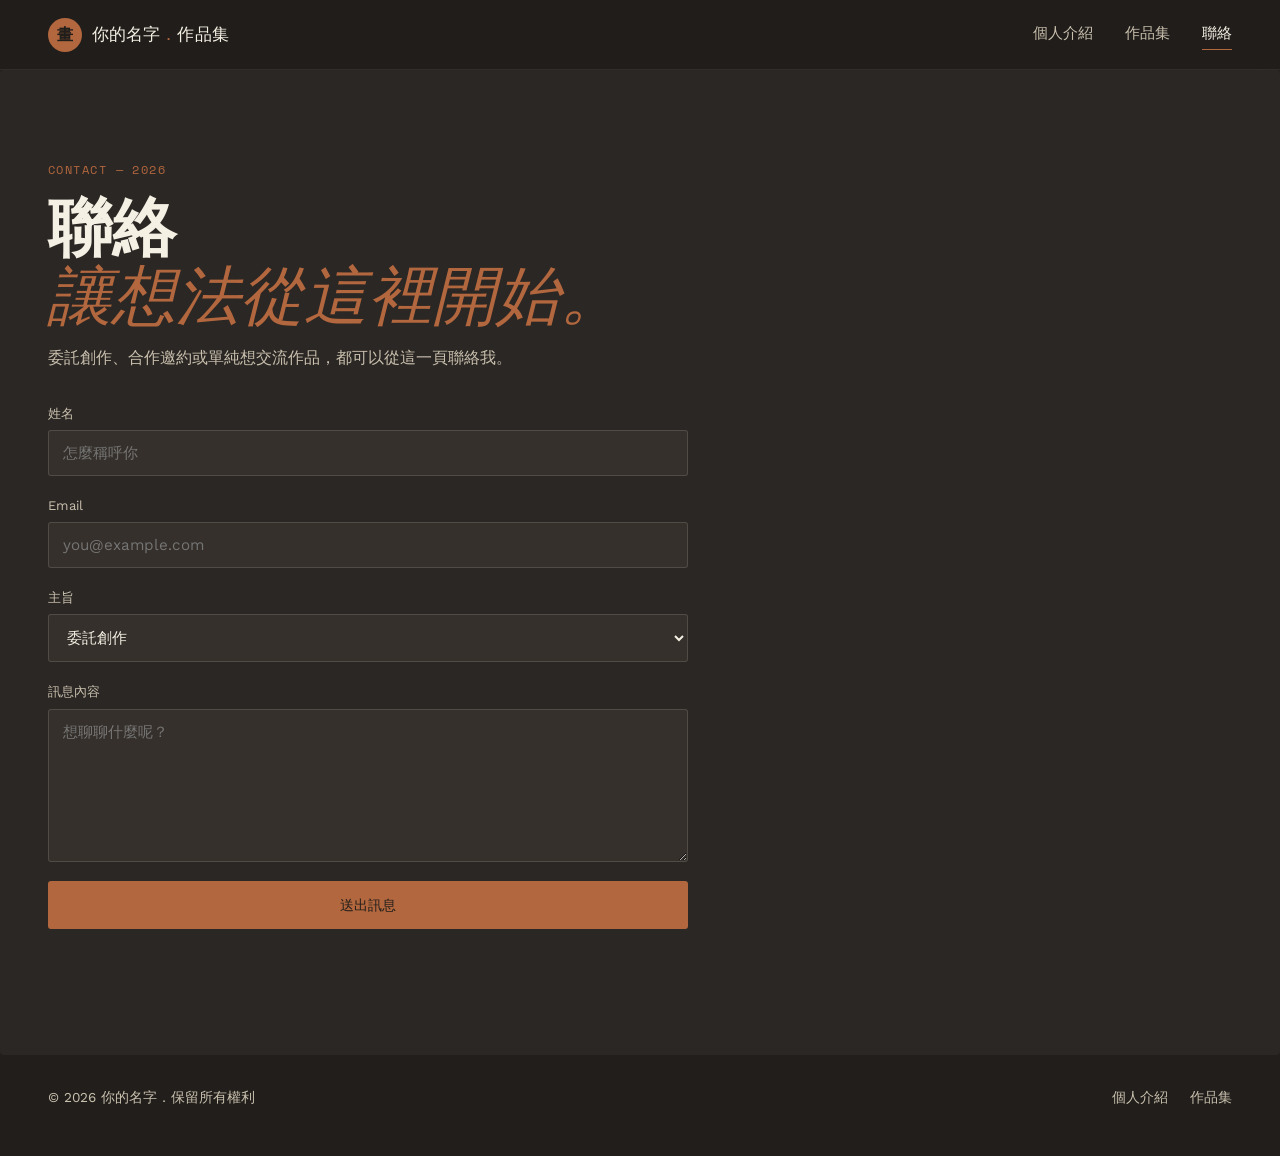
==== contact.html @ 465321db "Add standalone contact page" ====
<!DOCTYPE html>
<html lang="zh-Hant">
<head>
<meta charset="UTF-8">
<meta name="viewport" content="width=device-width, initial-scale=1.0">
<title>你的名字 — 聯絡</title>
<meta name="description" content="委託、合作與創作交流聯絡頁">
<link rel="preconnect" href="https://fonts.googleapis.com">
<link rel="preconnect" href="https://fonts.gstatic.com" crossorigin>
<link href="https://fonts.googleapis.com/css2?family=Fraunces:ital,opsz,wght@0,9..144,300;0,9..144,500;0,9..144,600;1,9..144,500&family=Work+Sans:wght@300;400;500;600&family=Space+Mono:wght@400;700&display=swap" rel="stylesheet">
<link rel="stylesheet" href="style.css">
</head>
<body>
<div class="pinboard-texture" aria-hidden="true"></div>

<header class="site-header" id="top">
  <a class="brand" href="index.html">
    <span class="brand-mark">畫</span>
    <span class="brand-name">你的名字<span class="brand-dot">．</span>作品集</span>
  </a>
  <nav class="main-nav" aria-label="主導覽">
    <a href="index.html">個人介紹</a>
    <a href="portfolio.html">作品集</a>
    <a href="contact.html" aria-current="page" style="color:var(--text-hi);border-bottom:1px solid var(--accent);">聯絡</a>
  </nav>
  <button class="nav-toggle" id="navToggle" aria-label="開啟選單" aria-expanded="false">
    <span></span><span></span><span></span>
  </button>
</header>

<main>
  <section class="contact-section" id="contact">
    <div class="contact-inner">
      <p class="eyebrow">CONTACT — 2026</p>
      <h1 class="hero-title" style="font-size:clamp(2.4rem,5vw,4rem);margin-bottom:1rem;">
        <span class="line">聯絡</span>
        <span class="line line-em">讓想法從這裡開始。</span>
      </h1>
      <p class="section-desc">委託創作、合作邀約或單純想交流作品，都可以從這一頁聯絡我。</p>

      <form class="contact-form" id="contactForm" novalidate>
        <div class="form-row">
          <label for="name">姓名</label>
          <input type="text" id="name" name="name" required placeholder="怎麼稱呼你">
        </div>
        <div class="form-row">
          <label for="email">Email</label>
          <input type="email" id="email" name="email" required placeholder="you@example.com">
        </div>
        <div class="form-row">
          <label for="subject">主旨</label>
          <select id="subject" name="subject">
            <option value="commission">委託創作</option>
            <option value="exhibition">展覽 / 合作邀約</option>
            <option value="other">其他</option>
          </select>
        </div>
        <div class="form-row">
          <label for="message">訊息內容</label>
          <textarea id="message" name="message" rows="7" required placeholder="想聊聊什麼呢？"></textarea>
        </div>
        <button type="submit" class="btn btn-primary btn-wide">送出訊息</button>
        <p class="form-note" id="formNote" role="status" aria-live="polite"></p>
      </form>
    </div>
  </section>
</main>

<footer class="site-footer">
  <p>© 2026 你的名字．保留所有權利</p>
  <div class="footer-links">
    <a href="index.html">個人介紹</a>
    <a href="portfolio.html">作品集</a>
  </div>
</footer>

<script src="script.js"></script>
</body>
</html>
---- style.css ----
/* ==========================================================================
   TOKENS
   ========================================================================== */
:root{
  --ink:        #211E1B;
  --ink-2:      #2B2724;
  --ink-3:      #35302B;
  --paper:      #E7E0CF;
  --paper-dim:  #D9D0BA;
  --text-hi:    #F5F0E4;
  --text-lo:    #C9C0AE;

  --accent:     #B2673E; /* 動態：依選取媒材切換 */
  --accent-soft: rgba(178,103,62,.18);

  --c-traditional:  #B2673E;
  --c-illustration: #C4437B;
  --c-digital:      #4C7CBA;
  --c-abstract:     #8CA83E;

  --font-display: "Fraunces", Georgia, serif;
  --font-body:    "Work Sans", "Noto Sans TC", sans-serif;
  --font-mono:    "Space Mono", monospace;

  --radius: 3px;
  --ease: cubic-bezier(.22,.61,.36,1);
  --dur: .5s;
}

@media (prefers-reduced-motion: reduce){
  *{ animation-duration: .01ms !important; animation-iteration-count: 1 !important; transition-duration: .01ms !important; scroll-behavior: auto !important; }
}

*{ box-sizing: border-box; }
html{ scroll-behavior: smooth; }
body{
  margin:0;
  background: var(--ink);
  color: var(--text-hi);
  font-family: var(--font-body);
  font-size: 16px;
  line-height: 1.6;
  -webkit-font-smoothing: antialiased;
}

a{ color: inherit; text-decoration:none; }
h1,h2,h3{ font-family: var(--font-display); font-weight: 600; margin:0; color: var(--text-hi); }
p{ margin:0; }
ul,ol{ margin:0; padding:0; list-style:none; }
button{ font-family: inherit; cursor:pointer; }
input,textarea,select{ font-family: inherit; }

.eyebrow{
  font-family: var(--font-mono);
  font-size: .75rem;
  letter-spacing: .12em;
  text-transform: uppercase;
  color: var(--accent);
  margin: 0 0 .9rem;
  transition: color var(--dur) var(--ease);
}

/* subtle canvas grain over whole page */
.pinboard-texture{
  position: fixed; inset:0; pointer-events:none; z-index: 1;
  opacity:.05; mix-blend-mode: overlay;
  background-image:
    repeating-linear-gradient(0deg, #fff 0 1px, transparent 1px 3px),
    repeating-linear-gradient(90deg, #fff 0 1px, transparent 1px 3px);
}
.brush-cursor{ display:none; }

/* ==========================================================================
   HEADER
   ========================================================================== */
.site-header{
  position: sticky; top:0; z-index: 40;
  display:flex; align-items:center; justify-content:space-between;
  padding: 1.1rem clamp(1.25rem, 4vw, 3rem);
  background: rgba(33,30,27,.86);
  backdrop-filter: blur(10px);
  border-bottom: 1px solid rgba(245,240,228,.08);
}
.brand{ display:flex; align-items:center; gap:.6rem; }
.brand-mark{
  display:grid; place-items:center;
  width: 34px; height:34px; border-radius: 50%;
  background: var(--accent); color: var(--ink);
  font-family: var(--font-display); font-weight:600; font-size: 1rem;
  transition: background var(--dur) var(--ease);
}
.brand-name{ font-family: var(--font-display); font-size: 1.05rem; letter-spacing: .01em; }
.brand-dot{ color: var(--accent); }

.main-nav{ display:flex; gap: 2rem; font-size: .92rem; }
.main-nav a{ position:relative; padding: .2rem 0; color: var(--text-lo); transition: color .25s; }
.main-nav a:hover{ color: var(--text-hi); }
.main-nav a::after{
  content:""; position:absolute; left:0; right:0; bottom:-3px; height:1px;
  background: var(--accent); transform: scaleX(0); transform-origin:left;
  transition: transform .3s var(--ease);
}
.main-nav a:hover::after{ transform: scaleX(1); }

.nav-toggle{ display:none; flex-direction:column; gap:5px; background:none; border:none; padding:6px; }
.nav-toggle span{ width:22px; height:2px; background: var(--text-hi); display:block; }

/* ==========================================================================
   BUTTONS
   ========================================================================== */
.btn{
  display:inline-flex; align-items:center; justify-content:center; gap:.5rem;
  padding: .85rem 1.6rem; border-radius: var(--radius);
  font-size: .9rem; font-weight:500; letter-spacing:.01em;
  border: 1px solid transparent; transition: all .25s var(--ease);
}
.btn-primary{ background: var(--accent); color: var(--ink); }
.btn-primary:hover{ transform: translateY(-2px); box-shadow: 0 10px 24px -8px var(--accent-soft); }
.btn-ghost{ border-color: rgba(245,240,228,.28); color: var(--text-hi); }
.btn-ghost:hover{ border-color: var(--accent); color: var(--accent); }
.btn-wide{ width:100%; }

/* ==========================================================================
   HERO
   ========================================================================== */
.hero{
  position:relative; z-index:2;
  display:grid; grid-template-columns: 1.1fr .9fr; align-items:center; gap: 2rem;
  padding: clamp(3rem,8vw,6rem) clamp(1.25rem,4vw,3rem) clamp(4rem,8vw,6rem);
  max-width: 1440px; margin: 0 auto;
  min-height: 88vh;
}
.hero-inner{ max-width: 620px; }
.hero-title{ font-size: clamp(2.4rem, 5.2vw, 4.4rem); line-height: 1.06; margin-bottom: 1.4rem; }
.hero-title .line{ display:block; }
.line-em{ font-style: italic; font-weight:500; color: var(--accent); transition: color var(--dur) var(--ease); }
.hero-desc{ color: var(--text-lo); font-size: 1.05rem; max-width: 46ch; margin-bottom: 2.2rem; }
.hero-actions{ display:flex; gap: 1rem; flex-wrap:wrap; }

.hero-board{
  position:relative; height: 480px;
}
.pin-card{
  position:absolute; width: 210px; padding: 14px 14px 34px;
  background: var(--paper); border-radius: 2px;
  box-shadow: 0 18px 40px -14px rgba(0,0,0,.55);
  transition: transform .35s var(--ease);
}
.pin-card:hover{ transform: rotate(0deg) translateY(-6px) scale(1.02) !important; z-index:5; }
.pin{
  position:absolute; top:-8px; left:50%; transform: translateX(-50%);
  width:14px; height:14px; border-radius:50%;
  background: radial-gradient(circle at 35% 30%, #fff6, transparent 40%), var(--pin-color, var(--accent));
  box-shadow: 0 3px 6px rgba(0,0,0,.5);
}
.pin-tag{
  position:absolute; left:14px; bottom:10px;
  font-family: var(--font-mono); font-size: .68rem; letter-spacing:.08em;
  color: var(--ink); opacity:.65; text-transform:uppercase;
}
.card-traditional{ --pin-color: var(--c-traditional); top: 0; left: 6%; transform: rotate(-6deg); }
.card-illustration{ --pin-color: var(--c-illustration); top: 6%; left: 42%; transform: rotate(4deg); z-index:2;}
.card-digital{ --pin-color: var(--c-digital); top: 44%; left: 2%; transform: rotate(3deg); }
.card-abstract{ --pin-color: var(--c-abstract); top: 46%; left: 46%; transform: rotate(-4deg); }

.ph-visual{ width:100%; aspect-ratio: 4/5; border-radius:1px; position:relative; overflow:hidden; }

.ph-traditional{
  background:
    radial-gradient(120% 90% at 30% 20%, #d8a06a 0%, transparent 55%),
    radial-gradient(90% 70% at 75% 70%, #7c4a2c 0%, transparent 60%),
    linear-gradient(160deg,#e7c79a,#8a5636 70%);
  filter: saturate(.9);
}
.ph-traditional::after{
  content:""; position:absolute; inset:0;
  background: repeating-linear-gradient(115deg, rgba(255,255,255,.06) 0 2px, transparent 2px 6px);
}
.ph-illustration{
  background: linear-gradient(160deg,#f2c9de,#c4437b 60%,#7c2650);
  position:relative;
}
.ph-illustration::before{
  content:""; position:absolute; inset:0;
  background:
    radial-gradient(circle at 30% 30%, #fff 0 9%, transparent 10%),
    radial-gradient(circle at 68% 62%, #21121a 0 14%, transparent 15%);
  opacity:.85;
}
.ph-digital{
  background:
    linear-gradient(135deg,#0e2a4d,#4c7cba 55%, #a9cdeb);
  position:relative;
}
.ph-digital::before{
  content:""; position:absolute; inset:0;
  background-image:
    linear-gradient(rgba(255,255,255,.22) 1px, transparent 1px),
    linear-gradient(90deg, rgba(255,255,255,.22) 1px, transparent 1px);
  background-size: 18px 18px;
  mix-blend-mode: overlay;
}
.ph-abstract{
  background: linear-gradient(150deg,#2f3a12,#8ca83e 55%,#d9e6a8);
  clip-path: polygon(0 0,100% 0,100% 78%,62% 100%,0 86%);
}
.ph-portrait{
  background:
    radial-gradient(70% 60% at 50% 30%, #d8a06a 0, transparent 60%),
    linear-gradient(180deg,#3a2c22,#171310);
}

/* ==========================================================================
   SECTION HEADS (shared)
   ========================================================================== */
section{ position:relative; z-index:2; padding: clamp(3.5rem,7vw,6rem) clamp(1.25rem,4vw,3rem); max-width:1440px; margin:0 auto; }
.section-head{ max-width: 640px; margin-bottom: 2.6rem; }
.section-head h2{ font-size: clamp(1.8rem,3.2vw,2.6rem); margin-bottom:.8rem; }
.section-desc{ color: var(--text-lo); font-size: 1rem; }

/* ==========================================================================
   MEDIUM SWITCHER
   ========================================================================== */
.medium-switcher{
  display:flex; flex-wrap:wrap; gap:.6rem; margin-bottom: 2.6rem;
  border-bottom: 1px solid rgba(245,240,228,.1); padding-bottom: 1.6rem;
}
.medium-tab{
  display:flex; align-items:center; gap:.5rem;
  background: transparent; border:1px solid rgba(245,240,228,.16);
  color: var(--text-lo); padding:.6rem 1.1rem; border-radius: 999px;
  font-size: .85rem; transition: all .25s var(--ease);
}
.tab-index{ font-family: var(--font-mono); font-size:.72rem; opacity:.6; }
.medium-tab:hover{ border-color: var(--accent); color: var(--text-hi); }
.medium-tab.is-active{
  background: var(--accent); border-color: var(--accent); color: var(--ink); font-weight:500;
}

/* ==========================================================================
   GALLERY GRID (corkboard)
   ========================================================================== */
.gallery-grid{
  display:grid; grid-template-columns: repeat(auto-fill,minmax(260px,1fr)); gap: 2.2rem 1.8rem;
}
.art-card{
  background: var(--paper); border-radius: 2px; padding: 14px 14px 18px;
  box-shadow: 0 14px 30px -14px rgba(0,0,0,.5);
  cursor:pointer; transition: transform .35s var(--ease), box-shadow .35s var(--ease);
  opacity:0; transform: translateY(24px) rotate(var(--rot,0deg));
  animation: cardIn .6s var(--ease) forwards;
}
@keyframes cardIn{ to{ opacity:1; transform: translateY(0) rotate(var(--rot,0deg)); } }
.art-card:hover{ transform: translateY(-6px) rotate(0deg); box-shadow: 0 22px 44px -16px rgba(0,0,0,.6); }
.art-card .pin{ --pin-color: var(--card-accent); }
.art-thumb{ aspect-ratio: 4/5; border-radius:1px; }
.art-meta{ padding-top: .9rem; color: var(--ink); }
.art-medium{ font-family: var(--font-mono); font-size:.68rem; letter-spacing:.08em; text-transform:uppercase; opacity:.6; }
.art-title{ font-family: var(--font-display); font-size: 1.05rem; margin-top:.25rem; }
.art-card.is-hidden{ display:none; }

/* ==========================================================================
   ABOUT
   ========================================================================== */
.about-section{ display:grid; grid-template-columns: .8fr 1.2fr; gap: clamp(2rem,5vw,4rem); align-items:center; }
.about-frame{ background: var(--paper); padding:16px 16px 26px; border-radius:2px; max-width: 380px; box-shadow: 0 20px 50px -18px rgba(0,0,0,.5); transform: rotate(-2deg); }
.about-content p{ color: var(--text-lo); margin-bottom: 1.1rem; max-width: 56ch; }
.about-content h2{ font-size: clamp(1.8rem,3vw,2.4rem); margin-bottom: 1.2rem; }
.about-stats{ display:flex; gap: 2.4rem; margin: 1.8rem 0 2rem; flex-wrap:wrap; }
.stat-num{ font-family: var(--font-display); font-size: 2rem; color: var(--accent); display:block; transition: color var(--dur) var(--ease); }
.stat-plus{ font-size:1.1rem; }
.stat-label{ font-size:.8rem; color: var(--text-lo); }

/* ==========================================================================
   PROCESS
   ========================================================================== */
.process-steps{ display:grid; grid-template-columns: repeat(auto-fit,minmax(220px,1fr)); gap: 2rem; }
.process-step{ border-top: 1px solid rgba(245,240,228,.14); padding-top: 1.2rem; }
.step-index{ font-family: var(--font-mono); color: var(--accent); font-size:.85rem; transition: color var(--dur) var(--ease); }
.process-step h3{ font-size: 1.15rem; margin: .6rem 0 .5rem; }
.process-step p{ color: var(--text-lo); font-size: .92rem; }

/* ==========================================================================
   CONTACT
   ========================================================================== */
.contact-section{ background: var(--ink-2); border-radius: 4px; }
.contact-inner{ max-width: 640px; }
.contact-inner h2{ font-size: clamp(1.8rem,3vw,2.4rem); margin-bottom:.8rem; }
.contact-form{ margin-top: 2rem; display:flex; flex-direction:column; gap:1.2rem; }
.form-row{ display:flex; flex-direction:column; gap:.4rem; }
.form-row label{ font-size:.82rem; color: var(--text-lo); }
.form-row input, .form-row textarea, .form-row select{
  background: var(--ink-3); border: 1px solid rgba(245,240,228,.14); color: var(--text-hi);
  padding: .8rem .9rem; border-radius: var(--radius); font-size: .95rem; resize: vertical;
  transition: border-color .2s;
}
.form-row input:focus, .form-row textarea:focus, .form-row select:focus{
  outline: none; border-color: var(--accent);
}
.form-note{ font-size:.85rem; color: var(--accent); min-height: 1.2em; }

/* ==========================================================================
   FOOTER
   ========================================================================== */
.site-footer{
  position:relative; z-index:2;
  display:flex; justify-content:space-between; align-items:center; flex-wrap:wrap; gap:1rem;
  padding: 2rem clamp(1.25rem,4vw,3rem) 3rem; color: var(--text-lo); font-size:.85rem;
  max-width:1440px; margin:0 auto;
}
.footer-links{ display:flex; gap:1.4rem; }
.footer-links a{ color: var(--text-lo); }
.footer-links a:hover{ color: var(--accent); }

/* ==========================================================================
   LIGHTBOX
   ========================================================================== */
.lightbox{ position:fixed; inset:0; z-index:100; display:none; }
.lightbox.is-open{ display:block; }
.lightbox-backdrop{ position:absolute; inset:0; background: rgba(15,13,11,.86); backdrop-filter: blur(4px); }
.lightbox-panel{
  position:relative; z-index:2; max-width: 900px; margin: 5vh auto; background: var(--paper);
  border-radius: 4px; display:grid; grid-template-columns: 1.1fr .9fr; overflow:hidden;
  max-height: 88vh; box-shadow: 0 30px 80px -20px rgba(0,0,0,.7);
  animation: panelIn .35s var(--ease);
}
@keyframes panelIn{ from{ opacity:0; transform: translateY(14px) scale(.98); } to{ opacity:1; transform:none; } }
.lightbox-visual{ min-height: 320px; }
.lightbox-visual .ph-visual{ width:100%; height:100%; aspect-ratio:auto; }
.lightbox-info{ padding: 2rem; color: var(--ink); overflow-y:auto; }
.lightbox-tag{ font-family: var(--font-mono); font-size:.72rem; letter-spacing:.08em; text-transform:uppercase; color: var(--accent); }
.lightbox-info h3{ font-size: 1.5rem; margin: .5rem 0 1rem; color: var(--ink); }
.lightbox-info p{ color: #4a4438; font-size:.95rem; margin-bottom: 1.4rem; }
.lightbox-meta{ display:flex; gap: 2rem; border-top: 1px solid rgba(0,0,0,.1); padding-top: 1rem; }
.lightbox-meta dt{ font-size:.7rem; text-transform:uppercase; letter-spacing:.06em; opacity:.55; }
.lightbox-meta dd{ margin:.2rem 0 0; font-family: var(--font-display); }
.lightbox-close{
  position:absolute; top:14px; right:14px; z-index:3; width:36px; height:36px; border-radius:50%;
  border:none; background: rgba(0,0,0,.08); color: var(--ink); font-size:1rem;
}
.lightbox-close:hover{ background: var(--accent); color: var(--ink); }

/* ==========================================================================
   RESPONSIVE
   ========================================================================== */
@media (max-width: 980px){
  .hero{ grid-template-columns: 1fr; min-height:auto; padding-top: 3rem; }
  .hero-board{ height: 380px; margin-top: 1rem; }
  .pin-card{ width: 160px; }
  .about-section{ grid-template-columns: 1fr; }
  .about-frame{ margin: 0 auto; }
  .lightbox-panel{ grid-template-columns: 1fr; }
  .lightbox-visual{ min-height: 220px; }
}
@media (max-width: 720px){
  .main-nav{ position:fixed; top:64px; left:0; right:0; background: var(--ink-2); flex-direction:column; padding: 1.5rem; gap:1.2rem; transform: translateY(-8px); opacity:0; pointer-events:none; transition: all .25s; border-bottom:1px solid rgba(245,240,228,.1); }
  .main-nav.is-open{ opacity:1; transform:none; pointer-events:auto; }
  .nav-toggle{ display:flex; }
}
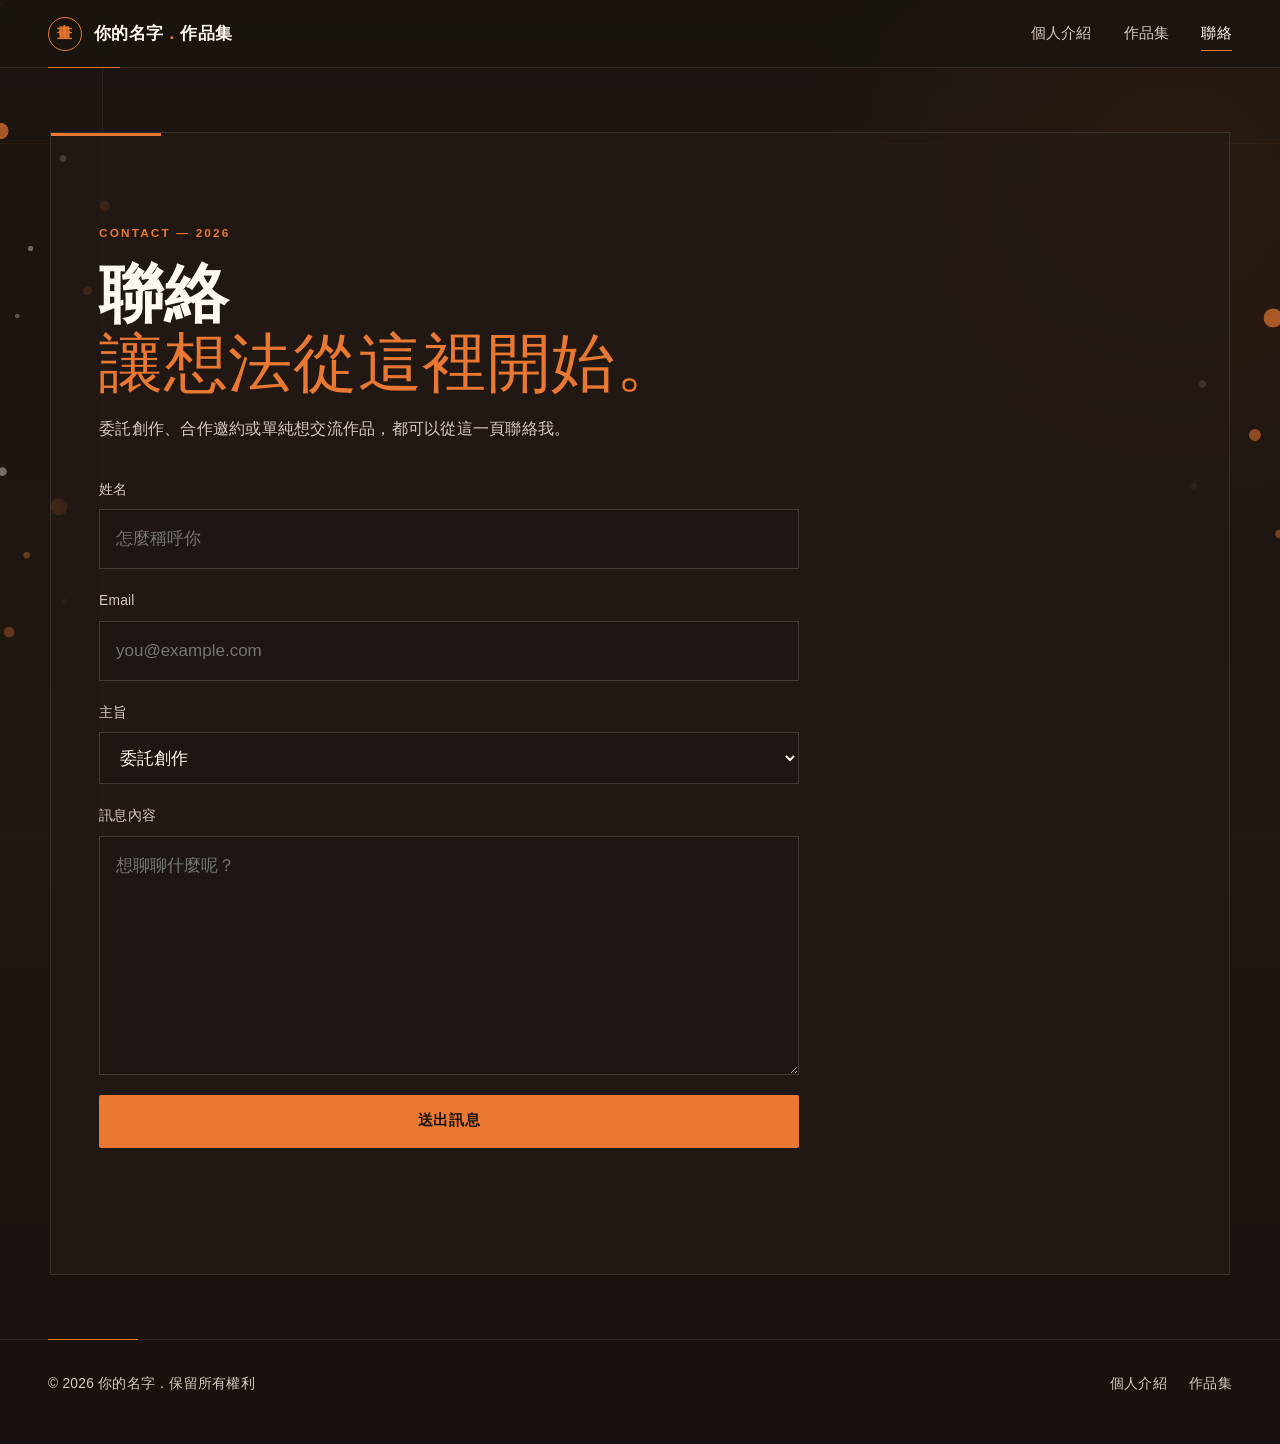
==== commit 6790a1f0: "Apply organic dot art overrides to contact page" ====
--- a/contact.html
+++ b/contact.html
@@ -9,6 +9,7 @@
 <link rel="preconnect" href="https://fonts.gstatic.com" crossorigin>
 <link href="https://fonts.googleapis.com/css2?family=Fraunces:ital,opsz,wght@0,9..144,300;0,9..144,500;0,9..144,600;1,9..144,500&family=Work+Sans:wght@300;400;500;600&family=Space+Mono:wght@400;700&display=swap" rel="stylesheet">
 <link rel="stylesheet" href="style.css">
+<link rel="stylesheet" href="art-overrides.css">
 </head>
 <body>
 <div class="pinboard-texture" aria-hidden="true"></div>
--- a/style.css
+++ b/style.css
@@ -1,359 +1,603 @@
 /* ==========================================================================
-   TOKENS
+   DESIGN TOKENS — Minimal / Art / Coffee / Orange / White
    ========================================================================== */
 :root{
-  --ink:        #211E1B;
-  --ink-2:      #2B2724;
-  --ink-3:      #35302B;
-  --paper:      #E7E0CF;
-  --paper-dim:  #D9D0BA;
-  --text-hi:    #F5F0E4;
-  --text-lo:    #C9C0AE;
-
-  --accent:     #B2673E; /* 動態：依選取媒材切換 */
-  --accent-soft: rgba(178,103,62,.18);
-
-  --c-traditional:  #B2673E;
-  --c-illustration: #C4437B;
-  --c-digital:      #4C7CBA;
-  --c-abstract:     #8CA83E;
-
-  --font-display: "Fraunces", Georgia, serif;
-  --font-body:    "Work Sans", "Noto Sans TC", sans-serif;
-  --font-mono:    "Space Mono", monospace;
-
-  --radius: 3px;
+  --ink: #1B1410;
+  --ink-2: #241A15;
+  --ink-3: #30221B;
+  --coffee: #3B291F;
+  --coffee-soft: #684735;
+  --paper: #FFF9F3;
+  --paper-dim: #F0E8E1;
+  --text-hi: #FFF9F3;
+  --text-lo: #D8CAC0;
+  --accent: #E97832;
+  --accent-soft: rgba(233,120,50,.20);
+  --line: rgba(255,249,243,.15);
+
+  --c-traditional: #E97832;
+  --c-illustration: #E97832;
+  --c-digital: #E97832;
+  --c-abstract: #E97832;
+
+  /* 金萱：若網站尚未串接 justfont Webfont，未安裝字型的裝置會使用後備中文字體 */
+  --font-display: "jf-jinxuan", "金萱", "PingFang TC", "Noto Sans TC", sans-serif;
+  --font-body: "jf-jinxuan", "金萱", "PingFang TC", "Noto Sans TC", sans-serif;
+  --font-mono: "jf-jinxuan", "金萱", "PingFang TC", "Noto Sans TC", sans-serif;
+
+  --radius: 2px;
   --ease: cubic-bezier(.22,.61,.36,1);
-  --dur: .5s;
+  --dur: .35s;
 }
 
 @media (prefers-reduced-motion: reduce){
-  *{ animation-duration: .01ms !important; animation-iteration-count: 1 !important; transition-duration: .01ms !important; scroll-behavior: auto !important; }
-}
-
-*{ box-sizing: border-box; }
-html{ scroll-behavior: smooth; }
+  *{ animation-duration:.01ms !important; animation-iteration-count:1 !important; transition-duration:.01ms !important; scroll-behavior:auto !important; }
+}
+
+*{ box-sizing:border-box; }
+html{ scroll-behavior:smooth; }
 body{
   margin:0;
-  background: var(--ink);
-  color: var(--text-hi);
-  font-family: var(--font-body);
-  font-size: 16px;
-  line-height: 1.6;
-  -webkit-font-smoothing: antialiased;
-}
-
-a{ color: inherit; text-decoration:none; }
-h1,h2,h3{ font-family: var(--font-display); font-weight: 600; margin:0; color: var(--text-hi); }
+  min-height:100vh;
+  background:
+    radial-gradient(circle at 92% 12%, rgba(233,120,50,.07), transparent 24rem),
+    linear-gradient(180deg, #1B1410 0%, #211711 58%, #18110E 100%);
+  color:var(--text-hi);
+  font-family:var(--font-body);
+  font-size:17px;
+  line-height:1.75;
+  letter-spacing:.015em;
+  -webkit-font-smoothing:antialiased;
+}
+
+a{ color:inherit; text-decoration:none; }
+h1,h2,h3{ margin:0; color:var(--text-hi); font-family:var(--font-display); font-weight:600; letter-spacing:.01em; }
 p{ margin:0; }
 ul,ol{ margin:0; padding:0; list-style:none; }
-button{ font-family: inherit; cursor:pointer; }
-input,textarea,select{ font-family: inherit; }
+button,input,textarea,select{ font:inherit; }
+button{ cursor:pointer; }
+
+/* ==========================================================================
+   ART BACKGROUND — dots + lines, intentionally sparse
+   ========================================================================== */
+.pinboard-texture{
+  position:fixed;
+  inset:0;
+  pointer-events:none;
+  z-index:0;
+  opacity:1;
+  background:
+    radial-gradient(circle at 8% 22%, rgba(233,120,50,.48) 0 2px, transparent 2.5px) 0 0 / 22px 22px no-repeat,
+    linear-gradient(90deg, transparent 0 8%, rgba(255,249,243,.06) 8% calc(8% + 1px), transparent calc(8% + 1px)),
+    linear-gradient(0deg, transparent 0 84%, rgba(233,120,50,.08) 84% calc(84% + 1px), transparent calc(84% + 1px));
+}
+
+body::before,
+body::after{
+  content:"";
+  position:fixed;
+  pointer-events:none;
+  z-index:0;
+}
+body::before{
+  top:110px;
+  left:32px;
+  width:132px;
+  height:132px;
+  opacity:.42;
+  background-image:radial-gradient(circle, rgba(233,120,50,.78) 1.45px, transparent 1.7px);
+  background-size:16px 16px;
+  -webkit-mask-image:linear-gradient(to bottom right, #000, transparent 80%);
+  mask-image:linear-gradient(to bottom right, #000, transparent 80%);
+}
+body::after{
+  right:42px;
+  bottom:42px;
+  width:180px;
+  height:180px;
+  border-right:1px solid rgba(255,249,243,.14);
+  border-bottom:1px solid rgba(233,120,50,.34);
+  border-radius:0 0 180px 0;
+}
 
 .eyebrow{
-  font-family: var(--font-mono);
-  font-size: .75rem;
-  letter-spacing: .12em;
-  text-transform: uppercase;
-  color: var(--accent);
-  margin: 0 0 .9rem;
-  transition: color var(--dur) var(--ease);
-}
-
-/* subtle canvas grain over whole page */
-.pinboard-texture{
-  position: fixed; inset:0; pointer-events:none; z-index: 1;
-  opacity:.05; mix-blend-mode: overlay;
-  background-image:
-    repeating-linear-gradient(0deg, #fff 0 1px, transparent 1px 3px),
-    repeating-linear-gradient(90deg, #fff 0 1px, transparent 1px 3px);
-}
-.brush-cursor{ display:none; }
+  margin:0 0 1rem;
+  color:var(--accent);
+  font-family:var(--font-mono);
+  font-size:.74rem;
+  font-weight:600;
+  letter-spacing:.18em;
+  text-transform:uppercase;
+}
 
 /* ==========================================================================
    HEADER
    ========================================================================== */
 .site-header{
-  position: sticky; top:0; z-index: 40;
-  display:flex; align-items:center; justify-content:space-between;
-  padding: 1.1rem clamp(1.25rem, 4vw, 3rem);
-  background: rgba(33,30,27,.86);
-  backdrop-filter: blur(10px);
-  border-bottom: 1px solid rgba(245,240,228,.08);
-}
-.brand{ display:flex; align-items:center; gap:.6rem; }
+  position:sticky;
+  top:0;
+  z-index:40;
+  display:flex;
+  align-items:center;
+  justify-content:space-between;
+  padding:1rem clamp(1.25rem,4vw,3rem);
+  background:rgba(27,20,16,.90);
+  backdrop-filter:blur(12px);
+  border-bottom:1px solid rgba(255,249,243,.10);
+}
+.site-header::after{
+  content:"";
+  position:absolute;
+  left:clamp(1.25rem,4vw,3rem);
+  bottom:-1px;
+  width:72px;
+  height:1px;
+  background:var(--accent);
+}
+.brand{ display:flex; align-items:center; gap:.75rem; }
 .brand-mark{
-  display:grid; place-items:center;
-  width: 34px; height:34px; border-radius: 50%;
-  background: var(--accent); color: var(--ink);
-  font-family: var(--font-display); font-weight:600; font-size: 1rem;
-  transition: background var(--dur) var(--ease);
-}
-.brand-name{ font-family: var(--font-display); font-size: 1.05rem; letter-spacing: .01em; }
-.brand-dot{ color: var(--accent); }
-
-.main-nav{ display:flex; gap: 2rem; font-size: .92rem; }
-.main-nav a{ position:relative; padding: .2rem 0; color: var(--text-lo); transition: color .25s; }
-.main-nav a:hover{ color: var(--text-hi); }
+  display:grid;
+  place-items:center;
+  width:34px;
+  height:34px;
+  border:1px solid var(--accent);
+  border-radius:50%;
+  background:transparent;
+  color:var(--accent);
+  font-size:.95rem;
+  font-weight:600;
+}
+.brand-name{ font-size:1.04rem; font-weight:600; }
+.brand-dot{ color:var(--accent); }
+.main-nav{ display:flex; gap:2rem; font-size:.94rem; }
+.main-nav a{
+  position:relative;
+  padding:.25rem 0;
+  color:var(--text-lo);
+  transition:color .2s ease;
+}
+.main-nav a:hover{ color:var(--text-hi); }
 .main-nav a::after{
-  content:""; position:absolute; left:0; right:0; bottom:-3px; height:1px;
-  background: var(--accent); transform: scaleX(0); transform-origin:left;
-  transition: transform .3s var(--ease);
-}
-.main-nav a:hover::after{ transform: scaleX(1); }
-
-.nav-toggle{ display:none; flex-direction:column; gap:5px; background:none; border:none; padding:6px; }
-.nav-toggle span{ width:22px; height:2px; background: var(--text-hi); display:block; }
+  content:"";
+  position:absolute;
+  left:0;
+  bottom:-4px;
+  width:100%;
+  height:1px;
+  background:var(--accent);
+  transform:scaleX(0);
+  transform-origin:left;
+  transition:transform .25s var(--ease);
+}
+.main-nav a:hover::after{ transform:scaleX(1); }
+.nav-toggle{ display:none; flex-direction:column; gap:5px; padding:6px; border:0; background:none; }
+.nav-toggle span{ display:block; width:22px; height:1px; background:var(--text-hi); }
 
 /* ==========================================================================
    BUTTONS
    ========================================================================== */
 .btn{
-  display:inline-flex; align-items:center; justify-content:center; gap:.5rem;
-  padding: .85rem 1.6rem; border-radius: var(--radius);
-  font-size: .9rem; font-weight:500; letter-spacing:.01em;
-  border: 1px solid transparent; transition: all .25s var(--ease);
-}
-.btn-primary{ background: var(--accent); color: var(--ink); }
-.btn-primary:hover{ transform: translateY(-2px); box-shadow: 0 10px 24px -8px var(--accent-soft); }
-.btn-ghost{ border-color: rgba(245,240,228,.28); color: var(--text-hi); }
-.btn-ghost:hover{ border-color: var(--accent); color: var(--accent); }
+  display:inline-flex;
+  align-items:center;
+  justify-content:center;
+  min-height:44px;
+  padding:.8rem 1.45rem;
+  border:1px solid transparent;
+  border-radius:var(--radius);
+  font-size:.92rem;
+  font-weight:600;
+  letter-spacing:.04em;
+  transition:transform .2s var(--ease), background .2s ease, border-color .2s ease, color .2s ease;
+}
+.btn-primary{ background:var(--accent); color:#1B1410; }
+.btn-primary:hover{ transform:translateY(-2px); background:#F28A47; }
+.btn-ghost{ border-color:rgba(255,249,243,.32); color:var(--text-hi); background:transparent; }
+.btn-ghost:hover{ border-color:var(--accent); color:var(--accent); }
 .btn-wide{ width:100%; }
 
 /* ==========================================================================
-   HERO
-   ========================================================================== */
+   GENERAL SECTIONS
+   ========================================================================== */
+section{
+  position:relative;
+  z-index:2;
+  max-width:1440px;
+  margin:0 auto;
+  padding:clamp(3.6rem,7vw,6rem) clamp(1.25rem,4vw,3rem);
+}
+.section-head{ max-width:760px; margin-bottom:2.8rem; }
+.section-head h2{ font-size:clamp(2rem,3.4vw,2.8rem); margin-bottom:.9rem; }
+.section-desc{ max-width:62ch; color:var(--text-lo); font-size:1.02rem; }
+
 .hero{
-  position:relative; z-index:2;
-  display:grid; grid-template-columns: 1.1fr .9fr; align-items:center; gap: 2rem;
-  padding: clamp(3rem,8vw,6rem) clamp(1.25rem,4vw,3rem) clamp(4rem,8vw,6rem);
-  max-width: 1440px; margin: 0 auto;
-  min-height: 88vh;
-}
-.hero-inner{ max-width: 620px; }
-.hero-title{ font-size: clamp(2.4rem, 5.2vw, 4.4rem); line-height: 1.06; margin-bottom: 1.4rem; }
+  display:grid;
+  grid-template-columns:1.05fr .95fr;
+  align-items:center;
+  gap:clamp(2rem,5vw,5rem);
+  min-height:84vh;
+}
+.hero-inner{ max-width:650px; }
+.hero-title{
+  margin-bottom:1.5rem;
+  font-size:clamp(2.7rem,5vw,4.7rem);
+  line-height:1.08;
+}
 .hero-title .line{ display:block; }
-.line-em{ font-style: italic; font-weight:500; color: var(--accent); transition: color var(--dur) var(--ease); }
-.hero-desc{ color: var(--text-lo); font-size: 1.05rem; max-width: 46ch; margin-bottom: 2.2rem; }
-.hero-actions{ display:flex; gap: 1rem; flex-wrap:wrap; }
-
-.hero-board{
-  position:relative; height: 480px;
-}
+.line-em{ color:var(--accent); font-style:normal; font-weight:500; }
+.hero-desc{ max-width:48ch; margin-bottom:2.2rem; color:var(--text-lo); font-size:1.08rem; }
+.hero-actions{ display:flex; gap:.9rem; flex-wrap:wrap; }
+.hero-board{ position:relative; height:470px; }
+
+/* ==========================================================================
+   MINIMAL ART CARDS / PLACEHOLDERS
+   ========================================================================== */
 .pin-card{
-  position:absolute; width: 210px; padding: 14px 14px 34px;
-  background: var(--paper); border-radius: 2px;
-  box-shadow: 0 18px 40px -14px rgba(0,0,0,.55);
-  transition: transform .35s var(--ease);
-}
-.pin-card:hover{ transform: rotate(0deg) translateY(-6px) scale(1.02) !important; z-index:5; }
+  position:absolute;
+  width:210px;
+  padding:12px 12px 30px;
+  background:var(--paper);
+  border:1px solid rgba(255,255,255,.25);
+  border-radius:0;
+  box-shadow:0 20px 45px -22px rgba(0,0,0,.72);
+}
+.pin-card:hover{ transform:translateY(-4px) !important; }
 .pin{
-  position:absolute; top:-8px; left:50%; transform: translateX(-50%);
-  width:14px; height:14px; border-radius:50%;
-  background: radial-gradient(circle at 35% 30%, #fff6, transparent 40%), var(--pin-color, var(--accent));
-  box-shadow: 0 3px 6px rgba(0,0,0,.5);
+  position:absolute;
+  top:12px;
+  left:12px;
+  width:7px;
+  height:7px;
+  border-radius:50%;
+  background:var(--accent);
+  box-shadow:none;
 }
 .pin-tag{
-  position:absolute; left:14px; bottom:10px;
-  font-family: var(--font-mono); font-size: .68rem; letter-spacing:.08em;
-  color: var(--ink); opacity:.65; text-transform:uppercase;
-}
-.card-traditional{ --pin-color: var(--c-traditional); top: 0; left: 6%; transform: rotate(-6deg); }
-.card-illustration{ --pin-color: var(--c-illustration); top: 6%; left: 42%; transform: rotate(4deg); z-index:2;}
-.card-digital{ --pin-color: var(--c-digital); top: 44%; left: 2%; transform: rotate(3deg); }
-.card-abstract{ --pin-color: var(--c-abstract); top: 46%; left: 46%; transform: rotate(-4deg); }
-
-.ph-visual{ width:100%; aspect-ratio: 4/5; border-radius:1px; position:relative; overflow:hidden; }
-
+  position:absolute;
+  left:12px;
+  bottom:8px;
+  color:var(--coffee);
+  font-size:.7rem;
+  letter-spacing:.08em;
+}
+.card-traditional{ top:0; left:5%; transform:none; }
+.card-illustration{ top:5%; left:48%; transform:none; }
+.card-digital{ top:48%; left:2%; transform:none; }
+.card-abstract{ top:50%; left:50%; transform:none; }
+.ph-visual{ position:relative; width:100%; aspect-ratio:4/5; overflow:hidden; background:var(--coffee); }
 .ph-traditional{
   background:
-    radial-gradient(120% 90% at 30% 20%, #d8a06a 0%, transparent 55%),
-    radial-gradient(90% 70% at 75% 70%, #7c4a2c 0%, transparent 60%),
-    linear-gradient(160deg,#e7c79a,#8a5636 70%);
-  filter: saturate(.9);
+    linear-gradient(135deg, rgba(255,249,243,.82) 0 22%, transparent 22%),
+    radial-gradient(circle at 62% 40%, #E97832 0 18%, transparent 19%),
+    linear-gradient(145deg, #4A3023, #211711 72%);
 }
 .ph-traditional::after{
-  content:""; position:absolute; inset:0;
-  background: repeating-linear-gradient(115deg, rgba(255,255,255,.06) 0 2px, transparent 2px 6px);
+  content:"";
+  position:absolute;
+  inset:0;
+  background:linear-gradient(115deg, transparent 0 52%, rgba(255,249,243,.12) 52% 53%, transparent 53%);
 }
 .ph-illustration{
-  background: linear-gradient(160deg,#f2c9de,#c4437b 60%,#7c2650);
-  position:relative;
-}
-.ph-illustration::before{
-  content:""; position:absolute; inset:0;
   background:
-    radial-gradient(circle at 30% 30%, #fff 0 9%, transparent 10%),
-    radial-gradient(circle at 68% 62%, #21121a 0 14%, transparent 15%);
-  opacity:.85;
+    radial-gradient(circle at 30% 30%, #FFF9F3 0 10%, transparent 10.5%),
+    radial-gradient(circle at 72% 66%, #E97832 0 20%, transparent 20.5%),
+    #2C1E18;
 }
 .ph-digital{
   background:
-    linear-gradient(135deg,#0e2a4d,#4c7cba 55%, #a9cdeb);
+    linear-gradient(rgba(255,249,243,.10) 1px, transparent 1px),
+    linear-gradient(90deg, rgba(255,249,243,.10) 1px, transparent 1px),
+    linear-gradient(140deg, #1D1511, #E97832 145%);
+  background-size:22px 22px,22px 22px,auto;
+}
+.ph-abstract{
+  background:
+    linear-gradient(25deg, transparent 0 42%, #E97832 42% 57%, transparent 57%),
+    linear-gradient(155deg, #FFF9F3 0 18%, #3B291F 18% 64%, #1B1410 64%);
+}
+.ph-portrait{
+  background:radial-gradient(circle at 50% 36%, #E97832 0 18%, transparent 18.5%), linear-gradient(180deg,#4A3023,#1B1410);
+}
+
+/* ==========================================================================
+   FILTERS
+   ========================================================================== */
+.medium-switcher{
+  display:flex;
+  flex-wrap:wrap;
+  gap:.65rem;
+  margin-bottom:2.8rem;
+  padding-bottom:1.5rem;
+  border-bottom:1px solid var(--line);
+}
+.medium-tab{
+  display:flex;
+  align-items:center;
+  gap:.45rem;
+  padding:.62rem 1rem;
+  border:1px solid rgba(255,249,243,.22);
+  border-radius:999px;
+  background:transparent;
+  color:var(--text-lo);
+  font-size:.86rem;
+  transition:all .2s ease;
+}
+.tab-index{ color:var(--accent); font-size:.7rem; }
+.medium-tab:hover{ border-color:var(--accent); color:var(--text-hi); }
+.medium-tab.is-active{ border-color:var(--accent); background:var(--accent); color:#1B1410; }
+.medium-tab.is-active .tab-index{ color:#1B1410; }
+
+/* ==========================================================================
+   GALLERY
+   ========================================================================== */
+.gallery-grid{
+  display:grid;
+  grid-template-columns:repeat(auto-fill,minmax(250px,1fr));
+  gap:1.5rem;
+}
+.art-card{
   position:relative;
-}
-.ph-digital::before{
-  content:""; position:absolute; inset:0;
-  background-image:
-    linear-gradient(rgba(255,255,255,.22) 1px, transparent 1px),
-    linear-gradient(90deg, rgba(255,255,255,.22) 1px, transparent 1px);
-  background-size: 18px 18px;
-  mix-blend-mode: overlay;
-}
-.ph-abstract{
-  background: linear-gradient(150deg,#2f3a12,#8ca83e 55%,#d9e6a8);
-  clip-path: polygon(0 0,100% 0,100% 78%,62% 100%,0 86%);
-}
-.ph-portrait{
-  background:
-    radial-gradient(70% 60% at 50% 30%, #d8a06a 0, transparent 60%),
-    linear-gradient(180deg,#3a2c22,#171310);
-}
-
-/* ==========================================================================
-   SECTION HEADS (shared)
-   ========================================================================== */
-section{ position:relative; z-index:2; padding: clamp(3.5rem,7vw,6rem) clamp(1.25rem,4vw,3rem); max-width:1440px; margin:0 auto; }
-.section-head{ max-width: 640px; margin-bottom: 2.6rem; }
-.section-head h2{ font-size: clamp(1.8rem,3.2vw,2.6rem); margin-bottom:.8rem; }
-.section-desc{ color: var(--text-lo); font-size: 1rem; }
-
-/* ==========================================================================
-   MEDIUM SWITCHER
-   ========================================================================== */
-.medium-switcher{
-  display:flex; flex-wrap:wrap; gap:.6rem; margin-bottom: 2.6rem;
-  border-bottom: 1px solid rgba(245,240,228,.1); padding-bottom: 1.6rem;
-}
-.medium-tab{
-  display:flex; align-items:center; gap:.5rem;
-  background: transparent; border:1px solid rgba(245,240,228,.16);
-  color: var(--text-lo); padding:.6rem 1.1rem; border-radius: 999px;
-  font-size: .85rem; transition: all .25s var(--ease);
-}
-.tab-index{ font-family: var(--font-mono); font-size:.72rem; opacity:.6; }
-.medium-tab:hover{ border-color: var(--accent); color: var(--text-hi); }
-.medium-tab.is-active{
-  background: var(--accent); border-color: var(--accent); color: var(--ink); font-weight:500;
-}
-
-/* ==========================================================================
-   GALLERY GRID (corkboard)
-   ========================================================================== */
-.gallery-grid{
-  display:grid; grid-template-columns: repeat(auto-fill,minmax(260px,1fr)); gap: 2.2rem 1.8rem;
-}
-.art-card{
-  background: var(--paper); border-radius: 2px; padding: 14px 14px 18px;
-  box-shadow: 0 14px 30px -14px rgba(0,0,0,.5);
-  cursor:pointer; transition: transform .35s var(--ease), box-shadow .35s var(--ease);
-  opacity:0; transform: translateY(24px) rotate(var(--rot,0deg));
-  animation: cardIn .6s var(--ease) forwards;
-}
-@keyframes cardIn{ to{ opacity:1; transform: translateY(0) rotate(var(--rot,0deg)); } }
-.art-card:hover{ transform: translateY(-6px) rotate(0deg); box-shadow: 0 22px 44px -16px rgba(0,0,0,.6); }
-.art-card .pin{ --pin-color: var(--card-accent); }
-.art-thumb{ aspect-ratio: 4/5; border-radius:1px; }
-.art-meta{ padding-top: .9rem; color: var(--ink); }
-.art-medium{ font-family: var(--font-mono); font-size:.68rem; letter-spacing:.08em; text-transform:uppercase; opacity:.6; }
-.art-title{ font-family: var(--font-display); font-size: 1.05rem; margin-top:.25rem; }
+  padding:10px 10px 16px;
+  background:var(--paper);
+  border:1px solid rgba(255,255,255,.28);
+  border-radius:0;
+  box-shadow:0 18px 38px -24px rgba(0,0,0,.9);
+  cursor:pointer;
+  opacity:0;
+  transform:translateY(20px);
+  animation:cardIn .55s var(--ease) forwards;
+  transition:transform .25s var(--ease), box-shadow .25s var(--ease);
+}
+@keyframes cardIn{ to{ opacity:1; transform:translateY(0); } }
+.art-card:hover{ transform:translateY(-5px); box-shadow:0 26px 48px -26px rgba(0,0,0,.95); }
+.art-card:focus-visible{ outline:2px solid var(--accent); outline-offset:4px; }
+.art-card .pin{ top:14px; left:14px; }
+.art-thumb{ aspect-ratio:4/5; }
+.art-meta{ padding:.95rem .25rem 0; color:var(--coffee); }
+.art-medium{ color:#866B5C; font-size:.72rem; font-weight:600; letter-spacing:.07em; }
+.art-title{ margin-top:.25rem; color:#241A15; font-size:1.08rem; }
 .art-card.is-hidden{ display:none; }
 
 /* ==========================================================================
-   ABOUT
-   ========================================================================== */
-.about-section{ display:grid; grid-template-columns: .8fr 1.2fr; gap: clamp(2rem,5vw,4rem); align-items:center; }
-.about-frame{ background: var(--paper); padding:16px 16px 26px; border-radius:2px; max-width: 380px; box-shadow: 0 20px 50px -18px rgba(0,0,0,.5); transform: rotate(-2deg); }
-.about-content p{ color: var(--text-lo); margin-bottom: 1.1rem; max-width: 56ch; }
-.about-content h2{ font-size: clamp(1.8rem,3vw,2.4rem); margin-bottom: 1.2rem; }
-.about-stats{ display:flex; gap: 2.4rem; margin: 1.8rem 0 2rem; flex-wrap:wrap; }
-.stat-num{ font-family: var(--font-display); font-size: 2rem; color: var(--accent); display:block; transition: color var(--dur) var(--ease); }
-.stat-plus{ font-size:1.1rem; }
-.stat-label{ font-size:.8rem; color: var(--text-lo); }
-
-/* ==========================================================================
-   PROCESS
-   ========================================================================== */
-.process-steps{ display:grid; grid-template-columns: repeat(auto-fit,minmax(220px,1fr)); gap: 2rem; }
-.process-step{ border-top: 1px solid rgba(245,240,228,.14); padding-top: 1.2rem; }
-.step-index{ font-family: var(--font-mono); color: var(--accent); font-size:.85rem; transition: color var(--dur) var(--ease); }
-.process-step h3{ font-size: 1.15rem; margin: .6rem 0 .5rem; }
-.process-step p{ color: var(--text-lo); font-size: .92rem; }
+   ABOUT / PROCESS
+   ========================================================================== */
+.about-section{ display:grid; grid-template-columns:.8fr 1.2fr; gap:clamp(2rem,5vw,4rem); align-items:center; }
+.about-frame{ max-width:380px; padding:12px; background:var(--paper); border:1px solid rgba(255,255,255,.28); transform:none; }
+.about-content p{ max-width:58ch; margin-bottom:1.2rem; color:var(--text-lo); }
+.about-content h2{ margin-bottom:1.2rem; font-size:clamp(2rem,3vw,2.6rem); }
+.about-stats{ display:flex; gap:2.3rem; margin:1.8rem 0 2rem; flex-wrap:wrap; }
+.stat-num{ display:block; color:var(--accent); font-size:2rem; }
+.stat-label{ color:var(--text-lo); font-size:.82rem; }
+.process-steps{ display:grid; grid-template-columns:repeat(auto-fit,minmax(220px,1fr)); gap:2rem; }
+.process-step{ padding-top:1.2rem; border-top:1px solid var(--line); }
+.step-index{ color:var(--accent); font-size:.82rem; }
+.process-step h3{ margin:.55rem 0 .45rem; font-size:1.16rem; }
+.process-step p{ color:var(--text-lo); font-size:.94rem; }
 
 /* ==========================================================================
    CONTACT
    ========================================================================== */
-.contact-section{ background: var(--ink-2); border-radius: 4px; }
-.contact-inner{ max-width: 640px; }
-.contact-inner h2{ font-size: clamp(1.8rem,3vw,2.4rem); margin-bottom:.8rem; }
-.contact-form{ margin-top: 2rem; display:flex; flex-direction:column; gap:1.2rem; }
-.form-row{ display:flex; flex-direction:column; gap:.4rem; }
-.form-row label{ font-size:.82rem; color: var(--text-lo); }
-.form-row input, .form-row textarea, .form-row select{
-  background: var(--ink-3); border: 1px solid rgba(245,240,228,.14); color: var(--text-hi);
-  padding: .8rem .9rem; border-radius: var(--radius); font-size: .95rem; resize: vertical;
-  transition: border-color .2s;
-}
-.form-row input:focus, .form-row textarea:focus, .form-row select:focus{
-  outline: none; border-color: var(--accent);
-}
-.form-note{ font-size:.85rem; color: var(--accent); min-height: 1.2em; }
-
-/* ==========================================================================
-   FOOTER
-   ========================================================================== */
-.site-footer{
-  position:relative; z-index:2;
-  display:flex; justify-content:space-between; align-items:center; flex-wrap:wrap; gap:1rem;
-  padding: 2rem clamp(1.25rem,4vw,3rem) 3rem; color: var(--text-lo); font-size:.85rem;
-  max-width:1440px; margin:0 auto;
-}
-.footer-links{ display:flex; gap:1.4rem; }
-.footer-links a{ color: var(--text-lo); }
-.footer-links a:hover{ color: var(--accent); }
+.contact-section{
+  max-width:1180px;
+  margin-top:clamp(2rem,5vw,5rem);
+  margin-bottom:clamp(2rem,5vw,5rem);
+  background:rgba(36,26,21,.68);
+  border:1px solid rgba(255,249,243,.11);
+  border-radius:0;
+}
+.contact-section::before{
+  content:"";
+  position:absolute;
+  top:0;
+  left:0;
+  width:110px;
+  height:3px;
+  background:var(--accent);
+}
+.contact-inner{ max-width:700px; }
+.contact-inner h2{ margin-bottom:.8rem; font-size:clamp(2rem,3vw,2.6rem); }
+.contact-form{ display:flex; flex-direction:column; gap:1.25rem; margin-top:2.2rem; }
+.form-row{ display:flex; flex-direction:column; gap:.45rem; }
+.form-row label{ color:var(--text-lo); font-size:.86rem; }
+.form-row input,
+.form-row textarea,
+.form-row select{
+  width:100%;
+  padding:.9rem 1rem;
+  border:1px solid rgba(255,249,243,.16);
+  border-radius:0;
+  background:#1E1612;
+  color:var(--text-hi);
+  resize:vertical;
+  transition:border-color .2s ease, background .2s ease;
+}
+.form-row input:focus,
+.form-row textarea:focus,
+.form-row select:focus{ outline:none; border-color:var(--accent); background:#231914; }
+.form-note{ min-height:1.2em; color:var(--accent); font-size:.86rem; }
 
 /* ==========================================================================
    LIGHTBOX
    ========================================================================== */
 .lightbox{ position:fixed; inset:0; z-index:100; display:none; }
 .lightbox.is-open{ display:block; }
-.lightbox-backdrop{ position:absolute; inset:0; background: rgba(15,13,11,.86); backdrop-filter: blur(4px); }
+.lightbox-backdrop{ position:absolute; inset:0; background:rgba(15,10,8,.90); backdrop-filter:blur(5px); }
 .lightbox-panel{
-  position:relative; z-index:2; max-width: 900px; margin: 5vh auto; background: var(--paper);
-  border-radius: 4px; display:grid; grid-template-columns: 1.1fr .9fr; overflow:hidden;
-  max-height: 88vh; box-shadow: 0 30px 80px -20px rgba(0,0,0,.7);
-  animation: panelIn .35s var(--ease);
-}
-@keyframes panelIn{ from{ opacity:0; transform: translateY(14px) scale(.98); } to{ opacity:1; transform:none; } }
-.lightbox-visual{ min-height: 320px; }
+  position:relative;
+  z-index:2;
+  display:grid;
+  grid-template-columns:1.05fr .95fr;
+  max-width:900px;
+  max-height:88vh;
+  margin:5vh auto;
+  overflow:hidden;
+  background:var(--paper);
+  border:1px solid rgba(255,255,255,.24);
+  border-radius:0;
+  box-shadow:0 35px 90px -30px rgba(0,0,0,.9);
+  animation:panelIn .3s var(--ease);
+}
+@keyframes panelIn{ from{ opacity:0; transform:translateY(12px); } to{ opacity:1; transform:none; } }
+.lightbox-visual{ min-height:320px; }
 .lightbox-visual .ph-visual{ width:100%; height:100%; aspect-ratio:auto; }
-.lightbox-info{ padding: 2rem; color: var(--ink); overflow-y:auto; }
-.lightbox-tag{ font-family: var(--font-mono); font-size:.72rem; letter-spacing:.08em; text-transform:uppercase; color: var(--accent); }
-.lightbox-info h3{ font-size: 1.5rem; margin: .5rem 0 1rem; color: var(--ink); }
-.lightbox-info p{ color: #4a4438; font-size:.95rem; margin-bottom: 1.4rem; }
-.lightbox-meta{ display:flex; gap: 2rem; border-top: 1px solid rgba(0,0,0,.1); padding-top: 1rem; }
-.lightbox-meta dt{ font-size:.7rem; text-transform:uppercase; letter-spacing:.06em; opacity:.55; }
-.lightbox-meta dd{ margin:.2rem 0 0; font-family: var(--font-display); }
+.lightbox-info{ padding:2rem; overflow-y:auto; color:var(--coffee); }
+.lightbox-tag{ color:var(--accent); font-size:.74rem; font-weight:600; letter-spacing:.08em; }
+.lightbox-info h3{ margin:.5rem 0 1rem; color:#241A15; font-size:1.6rem; }
+.lightbox-info p{ margin-bottom:1.4rem; color:#6B5548; font-size:.98rem; }
+.lightbox-meta{ display:flex; gap:2rem; padding-top:1rem; border-top:1px solid rgba(36,26,21,.12); }
+.lightbox-meta dt{ color:#94786A; font-size:.72rem; }
+.lightbox-meta dd{ margin:.2rem 0 0; color:#241A15; }
 .lightbox-close{
-  position:absolute; top:14px; right:14px; z-index:3; width:36px; height:36px; border-radius:50%;
-  border:none; background: rgba(0,0,0,.08); color: var(--ink); font-size:1rem;
-}
-.lightbox-close:hover{ background: var(--accent); color: var(--ink); }
+  position:absolute;
+  top:14px;
+  right:14px;
+  z-index:3;
+  width:36px;
+  height:36px;
+  border:1px solid rgba(36,26,21,.14);
+  border-radius:50%;
+  background:rgba(255,249,243,.86);
+  color:#241A15;
+}
+.lightbox-close:hover{ border-color:var(--accent); background:var(--accent); }
+
+/* ==========================================================================
+   INTRO PAGE ART DETAILS
+   ========================================================================== */
+.intro-heading,
+.section-head h2,
+.contact-inner h2{
+  position:relative;
+  padding-left:1rem;
+}
+.intro-heading::before,
+.section-head h2::before,
+.contact-inner h2::before{
+  content:"";
+  position:absolute;
+  left:0;
+  top:.18em;
+  width:3px;
+  height:1.05em;
+  background:var(--accent);
+}
+.intro-heading::after,
+.section-head h2::after{
+  content:"";
+  display:block;
+  width:76px;
+  height:1px;
+  margin-top:14px;
+  background:linear-gradient(to right,var(--accent),transparent);
+}
+.intro-content{ position:relative; }
+.intro-content::before{
+  content:"";
+  position:absolute;
+  top:-18px;
+  left:-18px;
+  width:74px;
+  height:74px;
+  border-top:1px solid rgba(255,249,243,.18);
+  border-left:1px solid rgba(233,120,50,.42);
+}
+.intro-content::after{
+  content:"";
+  position:absolute;
+  right:2%;
+  top:18px;
+  width:66px;
+  height:66px;
+  opacity:.55;
+  background-image:radial-gradient(circle, rgba(233,120,50,.75) 1.4px, transparent 1.6px);
+  background-size:13px 13px;
+}
+.intro-main-image{
+  position:relative;
+  z-index:1;
+  border:1px solid rgba(255,249,243,.12);
+  border-radius:0 !important;
+  box-shadow:0 26px 60px -32px rgba(0,0,0,.95) !important;
+}
+.intro-main-image:hover{ transform:translateY(-2px); transition:transform .2s ease; }
+.report-paragraphs p{ position:relative; }
+.report-paragraphs p::before{
+  content:"";
+  position:absolute;
+  left:-16px;
+  top:1em;
+  width:5px;
+  height:5px;
+  border-radius:50%;
+  background:var(--accent);
+}
+
+/* ==========================================================================
+   FOOTER
+   ========================================================================== */
+.site-footer{
+  position:relative;
+  z-index:2;
+  display:flex;
+  justify-content:space-between;
+  align-items:center;
+  flex-wrap:wrap;
+  gap:1rem;
+  max-width:1440px;
+  margin:0 auto;
+  padding:2rem clamp(1.25rem,4vw,3rem) 3rem;
+  border-top:1px solid rgba(255,249,243,.09);
+  color:var(--text-lo);
+  font-size:.86rem;
+}
+.site-footer::before{
+  content:"";
+  position:absolute;
+  top:-1px;
+  left:clamp(1.25rem,4vw,3rem);
+  width:90px;
+  height:1px;
+  background:var(--accent);
+}
+.footer-links{ display:flex; gap:1.4rem; }
+.footer-links a:hover{ color:var(--accent); }
 
 /* ==========================================================================
    RESPONSIVE
    ========================================================================== */
-@media (max-width: 980px){
-  .hero{ grid-template-columns: 1fr; min-height:auto; padding-top: 3rem; }
-  .hero-board{ height: 380px; margin-top: 1rem; }
-  .pin-card{ width: 160px; }
-  .about-section{ grid-template-columns: 1fr; }
-  .about-frame{ margin: 0 auto; }
-  .lightbox-panel{ grid-template-columns: 1fr; }
-  .lightbox-visual{ min-height: 220px; }
-}
-@media (max-width: 720px){
-  .main-nav{ position:fixed; top:64px; left:0; right:0; background: var(--ink-2); flex-direction:column; padding: 1.5rem; gap:1.2rem; transform: translateY(-8px); opacity:0; pointer-events:none; transition: all .25s; border-bottom:1px solid rgba(245,240,228,.1); }
+@media (max-width:980px){
+  .hero{ grid-template-columns:1fr; min-height:auto; padding-top:3rem; }
+  .hero-board{ height:380px; margin-top:1rem; }
+  .pin-card{ width:160px; }
+  .about-section{ grid-template-columns:1fr; }
+  .about-frame{ margin:0 auto; }
+  .lightbox-panel{ grid-template-columns:1fr; margin:3vh 1rem; max-height:94vh; }
+  .lightbox-visual{ min-height:230px; }
+}
+
+@media (max-width:720px){
+  body{ font-size:16px; }
+  body::before{ top:82px; left:14px; width:86px; height:86px; background-size:14px 14px; opacity:.28; }
+  body::after{ right:14px; bottom:18px; width:100px; height:100px; }
+  .site-header{ padding:.9rem 1.1rem; }
+  .main-nav{
+    position:fixed;
+    top:62px;
+    left:0;
+    right:0;
+    flex-direction:column;
+    gap:1.1rem;
+    padding:1.4rem;
+    background:#211711;
+    border-bottom:1px solid rgba(255,249,243,.10);
+    opacity:0;
+    transform:translateY(-8px);
+    pointer-events:none;
+    transition:all .22s ease;
+  }
   .main-nav.is-open{ opacity:1; transform:none; pointer-events:auto; }
   .nav-toggle{ display:flex; }
-}
+  .hero-title{ font-size:clamp(2.3rem,12vw,3.2rem); }
+  .gallery-grid{ grid-template-columns:1fr; }
+  .intro-content::after{ width:48px; height:48px; opacity:.35; }
+  .contact-section{ margin:1rem; }
+}
--- a/art-overrides.css
+++ b/art-overrides.css
@@ -0,0 +1,103 @@
+/* Organic edge dots — irregular, layered, no square grids */
+body::after{
+  display:none !important;
+}
+
+body::before{
+  top:96px !important;
+  left:-34px !important;
+  width:190px !important;
+  height:250px !important;
+  opacity:.72 !important;
+  background:
+    radial-gradient(circle at 18% 14%, rgba(233,120,50,.95) 0 8px, transparent 8.6px),
+    radial-gradient(circle at 51% 25%, rgba(255,249,243,.70) 0 3px, transparent 3.6px),
+    radial-gradient(circle at 73% 44%, rgba(233,120,50,.82) 0 5px, transparent 5.7px),
+    radial-gradient(circle at 34% 61%, rgba(255,249,243,.48) 0 2.5px, transparent 3px),
+    radial-gradient(circle at 64% 78%, rgba(233,120,50,.68) 0 4px, transparent 4.7px),
+    radial-gradient(circle at 27% 88%, rgba(255,249,243,.38) 0 2px, transparent 2.6px) !important;
+  -webkit-mask-image:linear-gradient(to right,#000 58%,transparent 100%) !important;
+  mask-image:linear-gradient(to right,#000 58%,transparent 100%) !important;
+}
+
+.pinboard-texture::before,
+.pinboard-texture::after{
+  content:"";
+  position:fixed;
+  pointer-events:none;
+  z-index:0;
+}
+
+.pinboard-texture::before{
+  left:-30px;
+  top:48%;
+  width:135px;
+  height:220px;
+  opacity:.62;
+  background:
+    radial-gradient(circle at 24% 18%, rgba(255,249,243,.62) 0 4px, transparent 4.6px),
+    radial-gradient(circle at 66% 34%, rgba(233,120,50,.90) 0 8px, transparent 8.8px),
+    radial-gradient(circle at 42% 56%, rgba(233,120,50,.58) 0 3px, transparent 3.7px),
+    radial-gradient(circle at 70% 77%, rgba(255,249,243,.35) 0 2px, transparent 2.7px),
+    radial-gradient(circle at 29% 91%, rgba(233,120,50,.52) 0 5px, transparent 5.6px);
+  -webkit-mask-image:linear-gradient(to right,#000 55%,transparent 100%);
+  mask-image:linear-gradient(to right,#000 55%,transparent 100%);
+}
+
+.pinboard-texture::after{
+  right:-36px;
+  top:30%;
+  width:165px;
+  height:300px;
+  opacity:.72;
+  background:
+    radial-gradient(circle at 74% 16%, rgba(233,120,50,.95) 0 9px, transparent 9.8px),
+    radial-gradient(circle at 31% 38%, rgba(255,249,243,.66) 0 3.5px, transparent 4.1px),
+    radial-gradient(circle at 63% 55%, rgba(233,120,50,.76) 0 5.5px, transparent 6.2px),
+    radial-gradient(circle at 26% 72%, rgba(255,249,243,.40) 0 2.5px, transparent 3px),
+    radial-gradient(circle at 78% 88%, rgba(233,120,50,.60) 0 4px, transparent 4.7px);
+  -webkit-mask-image:linear-gradient(to left,#000 58%,transparent 100%);
+  mask-image:linear-gradient(to left,#000 58%,transparent 100%);
+}
+
+/* Remove the old regular dot-grid blocks inside the intro page */
+.intro-content::after{
+  width:90px !important;
+  height:90px !important;
+  background:
+    radial-gradient(circle at 19% 22%, rgba(233,120,50,.88) 0 3.5px, transparent 4px),
+    radial-gradient(circle at 65% 18%, rgba(255,249,243,.48) 0 2px, transparent 2.5px),
+    radial-gradient(circle at 76% 56%, rgba(233,120,50,.72) 0 5px, transparent 5.7px),
+    radial-gradient(circle at 31% 72%, rgba(255,249,243,.36) 0 2.5px, transparent 3px),
+    radial-gradient(circle at 58% 88%, rgba(233,120,50,.60) 0 3px, transparent 3.6px) !important;
+  opacity:.62 !important;
+}
+
+.intro-hero::after{
+  background:
+    radial-gradient(circle at 20% 26%, rgba(233,120,50,.90) 0 4px, transparent 4.6px),
+    radial-gradient(circle at 68% 20%, rgba(255,249,243,.50) 0 2.5px, transparent 3px),
+    radial-gradient(circle at 78% 61%, rgba(233,120,50,.75) 0 5px, transparent 5.7px),
+    radial-gradient(circle at 35% 78%, rgba(255,249,243,.34) 0 2px, transparent 2.6px) !important;
+  opacity:.52 !important;
+}
+
+@media (max-width:720px){
+  body::before{
+    left:-30px !important;
+    width:125px !important;
+    height:180px !important;
+    opacity:.48 !important;
+  }
+  .pinboard-texture::before{
+    width:90px;
+    height:150px;
+    opacity:.42;
+  }
+  .pinboard-texture::after{
+    right:-30px;
+    width:105px;
+    height:210px;
+    opacity:.48;
+  }
+}
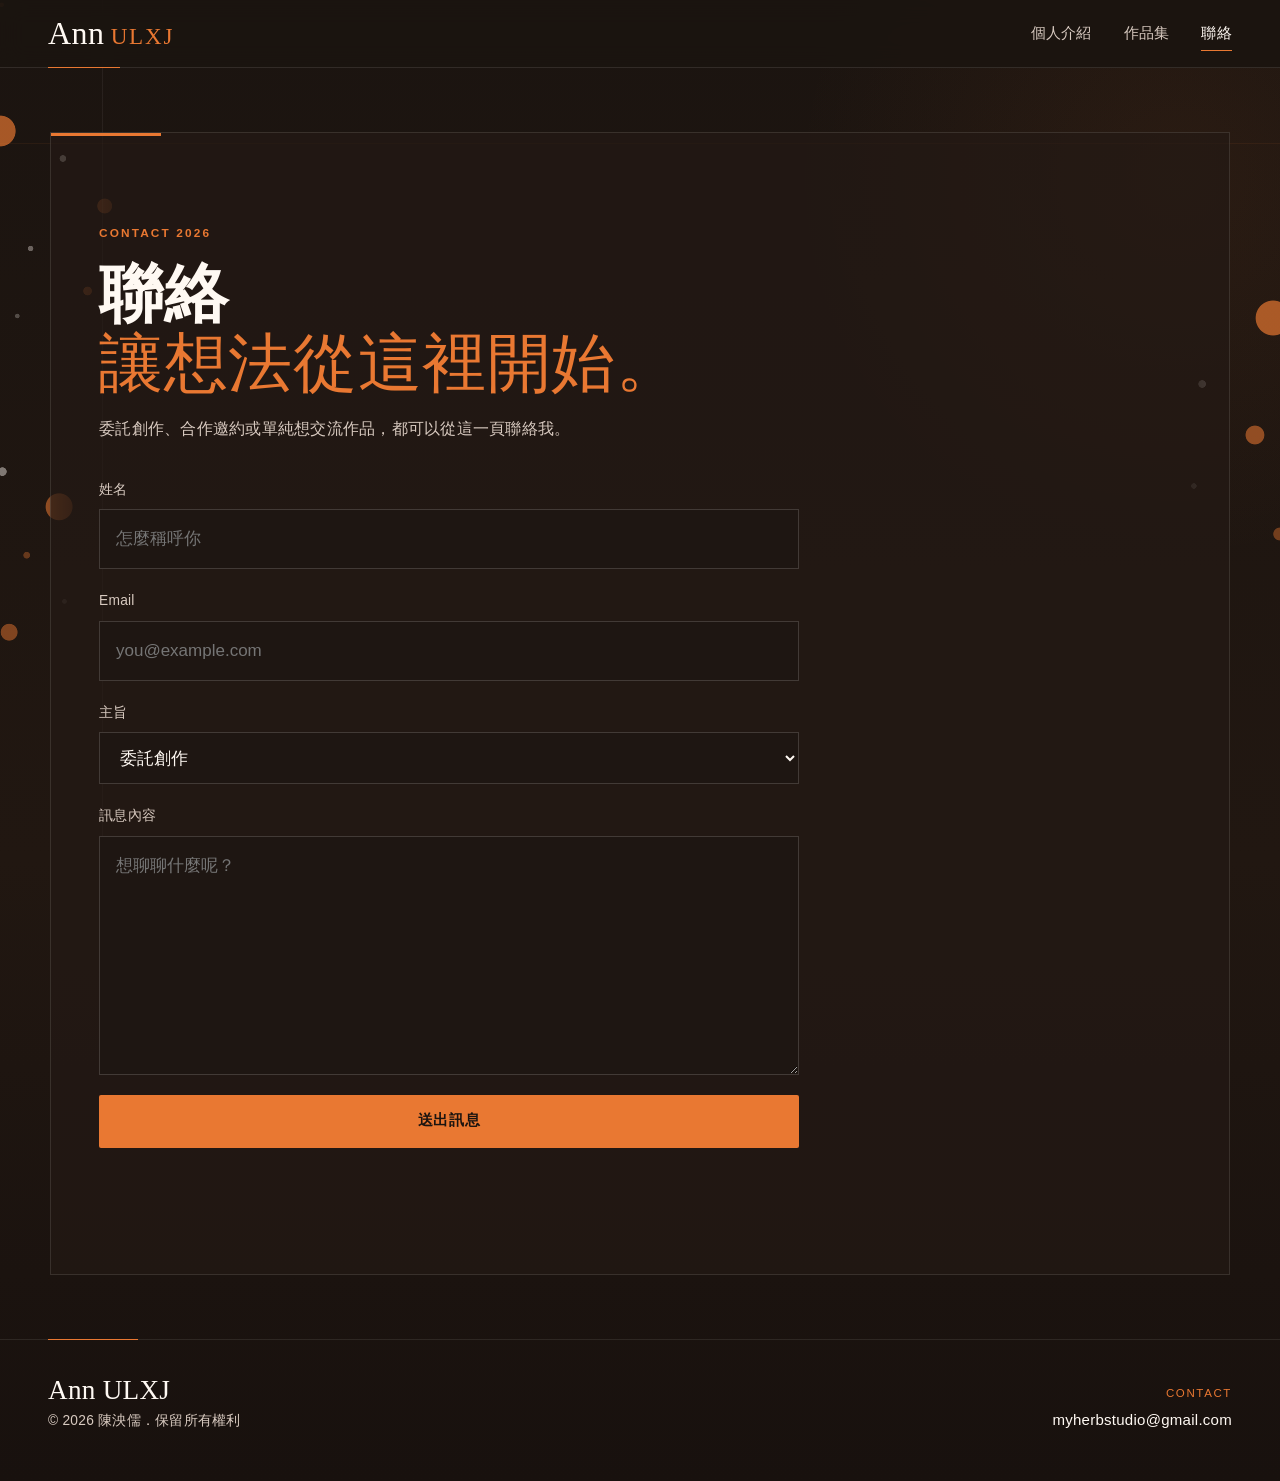
==== commit 04ccffbf: "Unify contact header logo and footer details" ====
--- a/contact.html
+++ b/contact.html
@@ -3,7 +3,7 @@
 <head>
 <meta charset="UTF-8">
 <meta name="viewport" content="width=device-width, initial-scale=1.0">
-<title>你的名字 — 聯絡</title>
+<title>Ann ULXJ | 聯絡</title>
 <meta name="description" content="委託、合作與創作交流聯絡頁">
 <link rel="preconnect" href="https://fonts.googleapis.com">
 <link rel="preconnect" href="https://fonts.gstatic.com" crossorigin>
@@ -15,9 +15,9 @@
 <div class="pinboard-texture" aria-hidden="true"></div>
 
 <header class="site-header" id="top">
-  <a class="brand" href="index.html">
-    <span class="brand-mark">畫</span>
-    <span class="brand-name">你的名字<span class="brand-dot">．</span>作品集</span>
+  <a class="brand brand-logo" href="index.html" aria-label="Ann ULXJ 首頁">
+    <span class="brand-logo-main">Ann</span>
+    <span class="brand-logo-sub">ULXJ</span>
   </a>
   <nav class="main-nav" aria-label="主導覽">
     <a href="index.html">個人介紹</a>
@@ -32,7 +32,7 @@
 <main>
   <section class="contact-section" id="contact">
     <div class="contact-inner">
-      <p class="eyebrow">CONTACT — 2026</p>
+      <p class="eyebrow">CONTACT 2026</p>
       <h1 class="hero-title" style="font-size:clamp(2.4rem,5vw,4rem);margin-bottom:1rem;">
         <span class="line">聯絡</span>
         <span class="line line-em">讓想法從這裡開始。</span>
@@ -67,11 +67,14 @@
   </section>
 </main>
 
-<footer class="site-footer">
-  <p>© 2026 你的名字．保留所有權利</p>
-  <div class="footer-links">
-    <a href="index.html">個人介紹</a>
-    <a href="portfolio.html">作品集</a>
+<footer class="site-footer site-footer-contact">
+  <div class="footer-identity">
+    <p class="footer-logo">Ann ULXJ</p>
+    <p>© 2026 陳泱儒．保留所有權利</p>
+  </div>
+  <div class="footer-contact">
+    <span class="footer-contact-label">CONTACT</span>
+    <a href="mailto:myherbstudio@gmail.com">myherbstudio@gmail.com</a>
   </div>
 </footer>
 
--- a/art-overrides.css
+++ b/art-overrides.css
@@ -1,4 +1,13 @@
 /* Organic edge dots — irregular, layered, no square grids */
+:root{
+  --dot-main-strong: rgba(233,120,50,.95);
+  --dot-main: rgba(233,120,50,.78);
+  --dot-main-soft: rgba(233,120,50,.58);
+  --dot-light-strong: rgba(255,249,243,.70);
+  --dot-light: rgba(255,249,243,.48);
+  --dot-light-soft: rgba(255,249,243,.34);
+}
+
 body::after{
   display:none !important;
 }
@@ -10,12 +19,12 @@
   height:250px !important;
   opacity:.72 !important;
   background:
-    radial-gradient(circle at 18% 14%, rgba(233,120,50,.95) 0 8px, transparent 8.6px),
-    radial-gradient(circle at 51% 25%, rgba(255,249,243,.70) 0 3px, transparent 3.6px),
-    radial-gradient(circle at 73% 44%, rgba(233,120,50,.82) 0 5px, transparent 5.7px),
-    radial-gradient(circle at 34% 61%, rgba(255,249,243,.48) 0 2.5px, transparent 3px),
-    radial-gradient(circle at 64% 78%, rgba(233,120,50,.68) 0 4px, transparent 4.7px),
-    radial-gradient(circle at 27% 88%, rgba(255,249,243,.38) 0 2px, transparent 2.6px) !important;
+    radial-gradient(circle at 18% 14%, var(--dot-main-strong) 0 15px, transparent 15.8px),
+    radial-gradient(circle at 51% 25%, var(--dot-light-strong) 0 3px, transparent 3.6px),
+    radial-gradient(circle at 73% 44%, var(--dot-main) 0 7px, transparent 7.8px),
+    radial-gradient(circle at 34% 61%, var(--dot-light) 0 2.5px, transparent 3px),
+    radial-gradient(circle at 64% 78%, var(--dot-main-soft) 0 4px, transparent 4.7px),
+    radial-gradient(circle at 27% 88%, var(--dot-light-soft) 0 2px, transparent 2.6px) !important;
   -webkit-mask-image:linear-gradient(to right,#000 58%,transparent 100%) !important;
   mask-image:linear-gradient(to right,#000 58%,transparent 100%) !important;
 }
@@ -35,11 +44,11 @@
   height:220px;
   opacity:.62;
   background:
-    radial-gradient(circle at 24% 18%, rgba(255,249,243,.62) 0 4px, transparent 4.6px),
-    radial-gradient(circle at 66% 34%, rgba(233,120,50,.90) 0 8px, transparent 8.8px),
-    radial-gradient(circle at 42% 56%, rgba(233,120,50,.58) 0 3px, transparent 3.7px),
-    radial-gradient(circle at 70% 77%, rgba(255,249,243,.35) 0 2px, transparent 2.7px),
-    radial-gradient(circle at 29% 91%, rgba(233,120,50,.52) 0 5px, transparent 5.6px);
+    radial-gradient(circle at 24% 18%, var(--dot-light-strong) 0 4px, transparent 4.6px),
+    radial-gradient(circle at 66% 34%, var(--dot-main-strong) 0 13px, transparent 13.9px),
+    radial-gradient(circle at 42% 56%, var(--dot-main-soft) 0 3px, transparent 3.7px),
+    radial-gradient(circle at 70% 77%, var(--dot-light-soft) 0 2px, transparent 2.7px),
+    radial-gradient(circle at 29% 91%, var(--dot-main) 0 8px, transparent 8.8px);
   -webkit-mask-image:linear-gradient(to right,#000 55%,transparent 100%);
   mask-image:linear-gradient(to right,#000 55%,transparent 100%);
 }
@@ -51,36 +60,88 @@
   height:300px;
   opacity:.72;
   background:
-    radial-gradient(circle at 74% 16%, rgba(233,120,50,.95) 0 9px, transparent 9.8px),
-    radial-gradient(circle at 31% 38%, rgba(255,249,243,.66) 0 3.5px, transparent 4.1px),
-    radial-gradient(circle at 63% 55%, rgba(233,120,50,.76) 0 5.5px, transparent 6.2px),
-    radial-gradient(circle at 26% 72%, rgba(255,249,243,.40) 0 2.5px, transparent 3px),
-    radial-gradient(circle at 78% 88%, rgba(233,120,50,.60) 0 4px, transparent 4.7px);
+    radial-gradient(circle at 74% 16%, var(--dot-main-strong) 0 17px, transparent 17.9px),
+    radial-gradient(circle at 31% 38%, var(--dot-light-strong) 0 3.5px, transparent 4.1px),
+    radial-gradient(circle at 63% 55%, var(--dot-main) 0 9px, transparent 9.8px),
+    radial-gradient(circle at 26% 72%, var(--dot-light) 0 2.5px, transparent 3px),
+    radial-gradient(circle at 78% 88%, var(--dot-main-soft) 0 6px, transparent 6.8px);
   -webkit-mask-image:linear-gradient(to left,#000 58%,transparent 100%);
   mask-image:linear-gradient(to left,#000 58%,transparent 100%);
 }
 
-/* Remove the old regular dot-grid blocks inside the intro page */
 .intro-content::after{
   width:90px !important;
   height:90px !important;
   background:
-    radial-gradient(circle at 19% 22%, rgba(233,120,50,.88) 0 3.5px, transparent 4px),
-    radial-gradient(circle at 65% 18%, rgba(255,249,243,.48) 0 2px, transparent 2.5px),
-    radial-gradient(circle at 76% 56%, rgba(233,120,50,.72) 0 5px, transparent 5.7px),
-    radial-gradient(circle at 31% 72%, rgba(255,249,243,.36) 0 2.5px, transparent 3px),
-    radial-gradient(circle at 58% 88%, rgba(233,120,50,.60) 0 3px, transparent 3.6px) !important;
+    radial-gradient(circle at 19% 22%, var(--dot-main-strong) 0 6px, transparent 6.7px),
+    radial-gradient(circle at 65% 18%, var(--dot-light) 0 2px, transparent 2.5px),
+    radial-gradient(circle at 76% 56%, var(--dot-main) 0 8px, transparent 8.8px),
+    radial-gradient(circle at 31% 72%, var(--dot-light-soft) 0 2.5px, transparent 3px),
+    radial-gradient(circle at 58% 88%, var(--dot-main-soft) 0 3px, transparent 3.6px) !important;
   opacity:.62 !important;
 }
 
 .intro-hero::after{
   background:
-    radial-gradient(circle at 20% 26%, rgba(233,120,50,.90) 0 4px, transparent 4.6px),
-    radial-gradient(circle at 68% 20%, rgba(255,249,243,.50) 0 2.5px, transparent 3px),
-    radial-gradient(circle at 78% 61%, rgba(233,120,50,.75) 0 5px, transparent 5.7px),
-    radial-gradient(circle at 35% 78%, rgba(255,249,243,.34) 0 2px, transparent 2.6px) !important;
+    radial-gradient(circle at 20% 26%, var(--dot-main-strong) 0 7px, transparent 7.8px),
+    radial-gradient(circle at 68% 20%, var(--dot-light) 0 2.5px, transparent 3px),
+    radial-gradient(circle at 78% 61%, var(--dot-main) 0 9px, transparent 9.8px),
+    radial-gradient(circle at 35% 78%, var(--dot-light-soft) 0 2px, transparent 2.6px) !important;
   opacity:.52 !important;
 }
+
+/* Header logo */
+.brand-logo{
+  display:inline-flex;
+  align-items:baseline;
+  gap:.38rem;
+  min-width:max-content;
+  font-family:"Aldhabi","Times New Roman",serif;
+  font-size:2rem;
+  font-weight:400;
+  line-height:.8;
+  letter-spacing:.015em;
+}
+.brand-logo-main{ color:var(--text-hi); }
+.brand-logo-sub{
+  color:var(--accent);
+  font-size:.72em;
+  letter-spacing:.08em;
+}
+
+/* Footer contact block */
+.site-footer-contact{
+  align-items:flex-end;
+  padding-top:2.3rem;
+}
+.footer-identity{
+  display:flex;
+  flex-direction:column;
+  gap:.3rem;
+}
+.footer-logo{
+  color:var(--text-hi);
+  font-family:"Aldhabi","Times New Roman",serif;
+  font-size:1.7rem;
+  line-height:1;
+}
+.footer-contact{
+  display:flex;
+  flex-direction:column;
+  align-items:flex-end;
+  gap:.2rem;
+}
+.footer-contact-label{
+  color:var(--accent);
+  font-size:.72rem;
+  letter-spacing:.14em;
+  text-transform:uppercase;
+}
+.footer-contact a{
+  color:var(--text-hi);
+  font-size:.94rem;
+}
+.footer-contact a:hover{ color:var(--accent); }
 
 @media (max-width:720px){
   body::before{
@@ -100,4 +161,10 @@
     height:210px;
     opacity:.48;
   }
+  .brand-logo{ font-size:1.72rem; }
+  .site-footer-contact{
+    align-items:flex-start;
+    flex-direction:column;
+  }
+  .footer-contact{ align-items:flex-start; }
 }
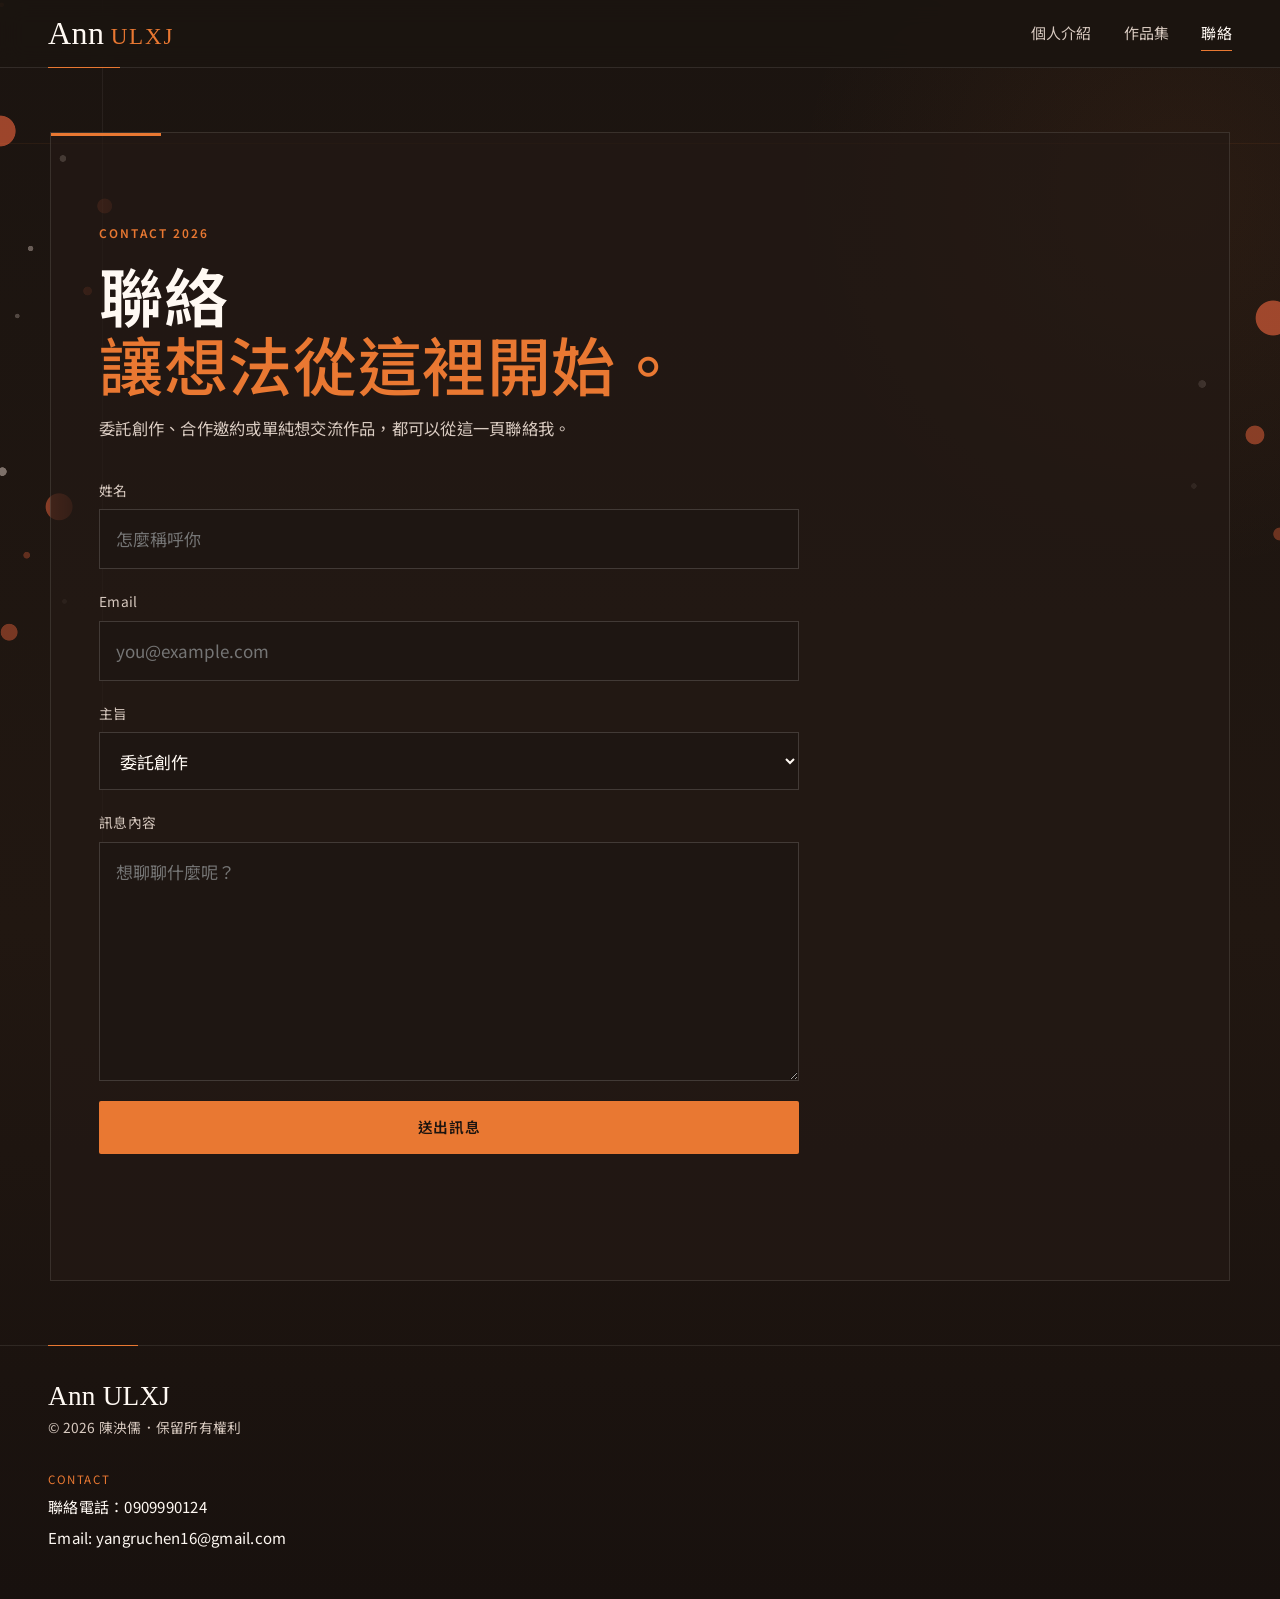
==== commit 4be8018c: "Add custom favicon to contact page" ====
--- a/contact.html
+++ b/contact.html
@@ -5,6 +5,7 @@
 <meta name="viewport" content="width=device-width, initial-scale=1.0">
 <title>Ann ULXJ | 聯絡</title>
 <meta name="description" content="委託、合作與創作交流聯絡頁">
+<link rel="icon" type="image/png" href="[data-uri]">
 <link rel="preconnect" href="https://fonts.googleapis.com">
 <link rel="preconnect" href="https://fonts.gstatic.com" crossorigin>
 <link href="https://fonts.googleapis.com/css2?family=Fraunces:ital,opsz,wght@0,9..144,300;0,9..144,500;0,9..144,600;1,9..144,500&family=Work+Sans:wght@300;400;500;600&family=Space+Mono:wght@400;700&display=swap" rel="stylesheet">
--- a/art-overrides.css
+++ b/art-overrides.css
@@ -1,3 +1,5 @@
+@import url('https://fonts.googleapis.com/css2?family=Noto+Sans+TC:wght@300;400;500;600;700&display=swap');
+
 /* Organic edge dots — irregular, layered, no square grids */
 :root{
   --dot-main-strong: rgba(233,120,50,.95);
@@ -8,6 +10,22 @@
   --dot-light-soft: rgba(255,249,243,.34);
 }
 
+/* 全站中文統一使用思源黑體 */
+html,
+body,
+body *{
+  font-family:"Noto Sans TC","Source Han Sans TC","PingFang TC",sans-serif !important;
+}
+
+/* 品牌英文與首頁英文大標題保留 Aldhabi */
+.brand-logo,
+.brand-logo *,
+.footer-logo,
+.intro-hero-title,
+.intro-hero-title *{
+  font-family:"Aldhabi","Times New Roman",serif !important;
+}
+
 body::after{
   display:none !important;
 }
@@ -88,6 +106,41 @@
     radial-gradient(circle at 78% 61%, var(--dot-main) 0 9px, transparent 9.8px),
     radial-gradient(circle at 35% 78%, var(--dot-light-soft) 0 2px, transparent 2.6px) !important;
   opacity:.52 !important;
+}
+
+/* 換頁後，裝飾圖案依序柔和漸顯 */
+@keyframes artPatternFadeIn{
+  from{ filter:opacity(0); }
+  to{ filter:opacity(1); }
+}
+
+.pinboard-texture{
+  filter:opacity(0);
+  animation:artPatternFadeIn .8s ease .05s forwards;
+}
+body::before{
+  filter:opacity(0);
+  animation:artPatternFadeIn .9s ease .16s forwards;
+}
+.intro-hero::after{
+  filter:opacity(0);
+  animation:artPatternFadeIn .85s ease .28s forwards;
+}
+.intro-content::after{
+  filter:opacity(0);
+  animation:artPatternFadeIn .85s ease .4s forwards;
+}
+
+/* 個人介紹主圖：由 900px 縮小 1.5 倍至 600px */
+.IMG-main-5422{
+  display:block;
+  width:100%;
+  max-width:600px;
+  height:auto;
+  margin-top:3rem;
+  margin-left:0;
+  border-radius:4px;
+  box-shadow:0 20px 50px -18px rgba(0,0,0,.55);
 }
 
 /* Header logo */
@@ -111,13 +164,18 @@
 
 /* Footer contact block */
 .site-footer-contact{
-  align-items:flex-end;
+  align-items:flex-start;
+  justify-content:flex-start;
+  flex-direction:column;
   padding-top:2.3rem;
+  text-align:left;
 }
 .footer-identity{
   display:flex;
   flex-direction:column;
+  align-items:flex-start;
   gap:.3rem;
+  text-align:left;
 }
 .footer-logo{
   color:var(--text-hi);
@@ -128,8 +186,10 @@
 .footer-contact{
   display:flex;
   flex-direction:column;
-  align-items:flex-end;
-  gap:.2rem;
+  align-items:flex-start;
+  gap:.28rem;
+  margin-top:.9rem;
+  text-align:left;
 }
 .footer-contact-label{
   color:var(--accent);
@@ -140,8 +200,19 @@
 .footer-contact a{
   color:var(--text-hi);
   font-size:.94rem;
+  text-align:left;
 }
 .footer-contact a:hover{ color:var(--accent); }
+
+@media (prefers-reduced-motion: reduce){
+  .pinboard-texture,
+  body::before,
+  .intro-hero::after,
+  .intro-content::after{
+    filter:none;
+    animation:none;
+  }
+}
 
 @media (max-width:720px){
   body::before{
@@ -162,9 +233,7 @@
     opacity:.48;
   }
   .brand-logo{ font-size:1.72rem; }
-  .site-footer-contact{
-    align-items:flex-start;
-    flex-direction:column;
-  }
-  .footer-contact{ align-items:flex-start; }
-}
+  .IMG-main-5422{
+    max-width:100%;
+  }
+}
